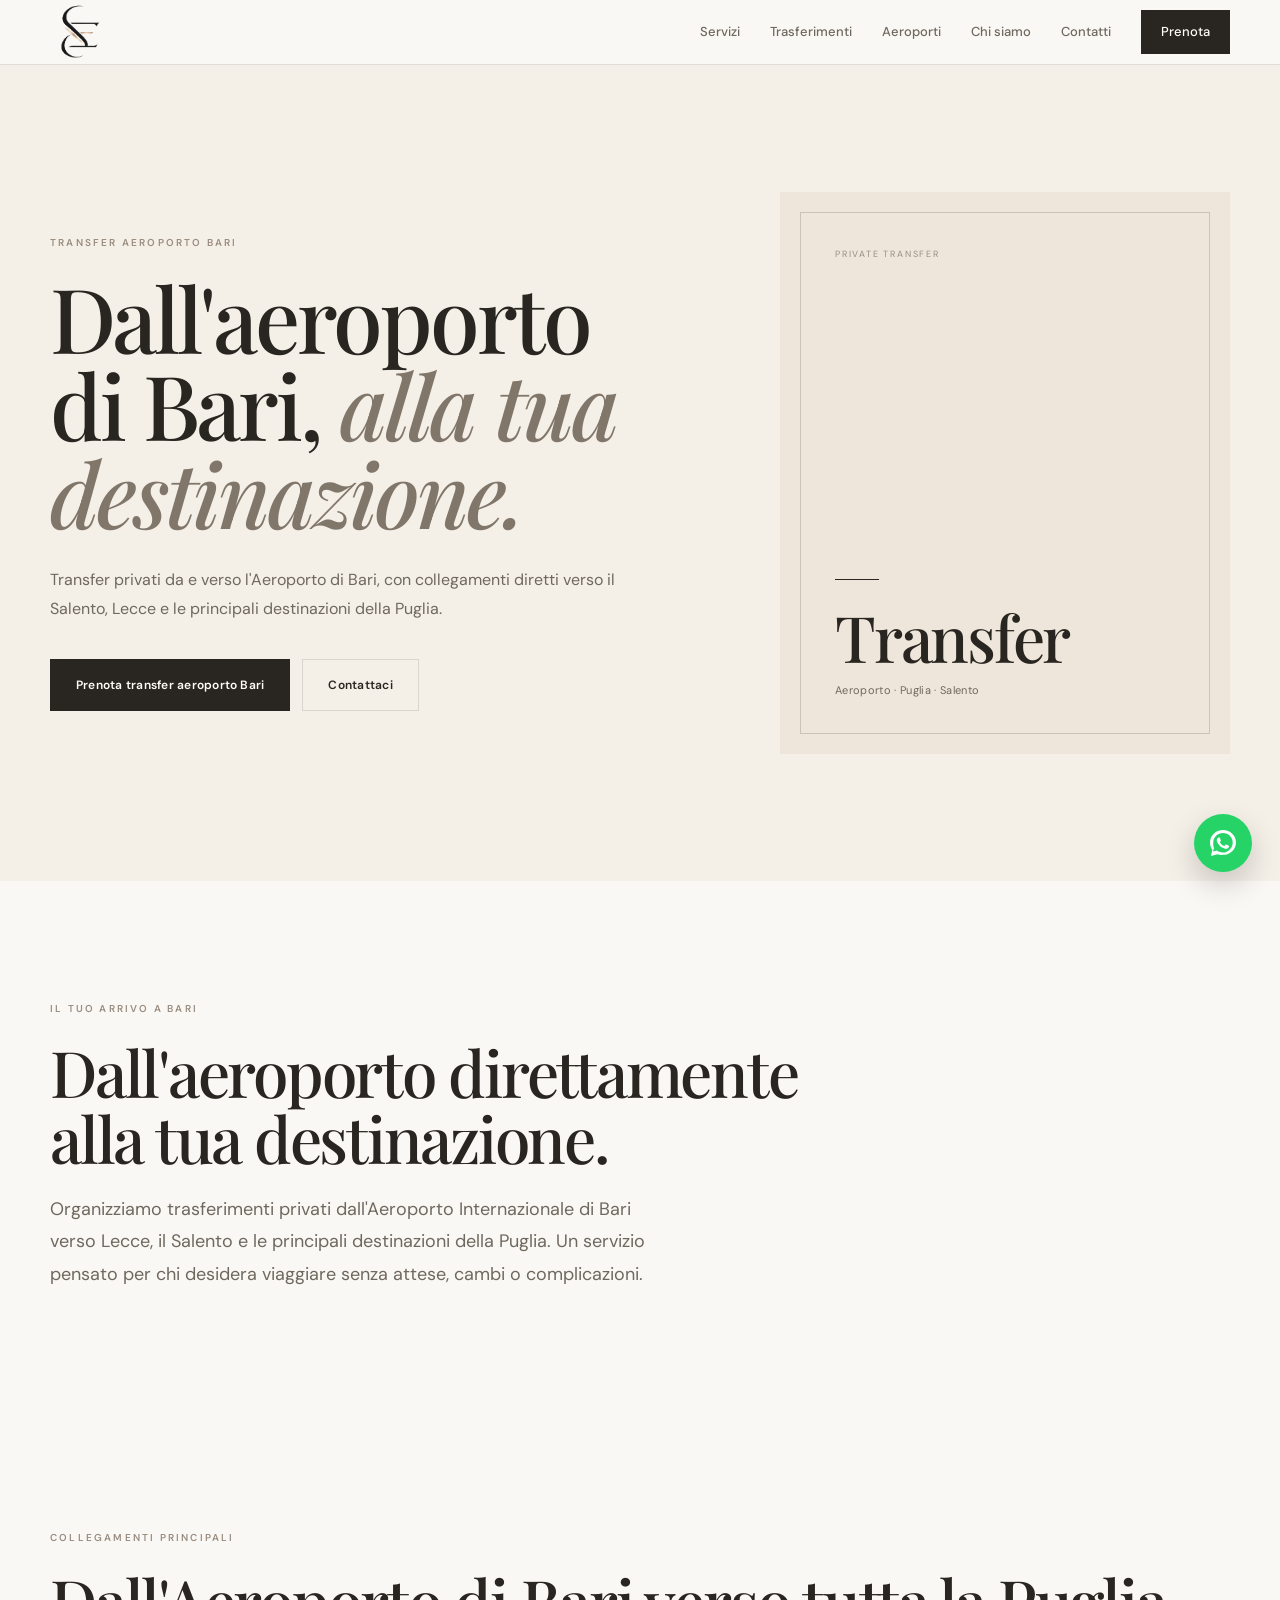
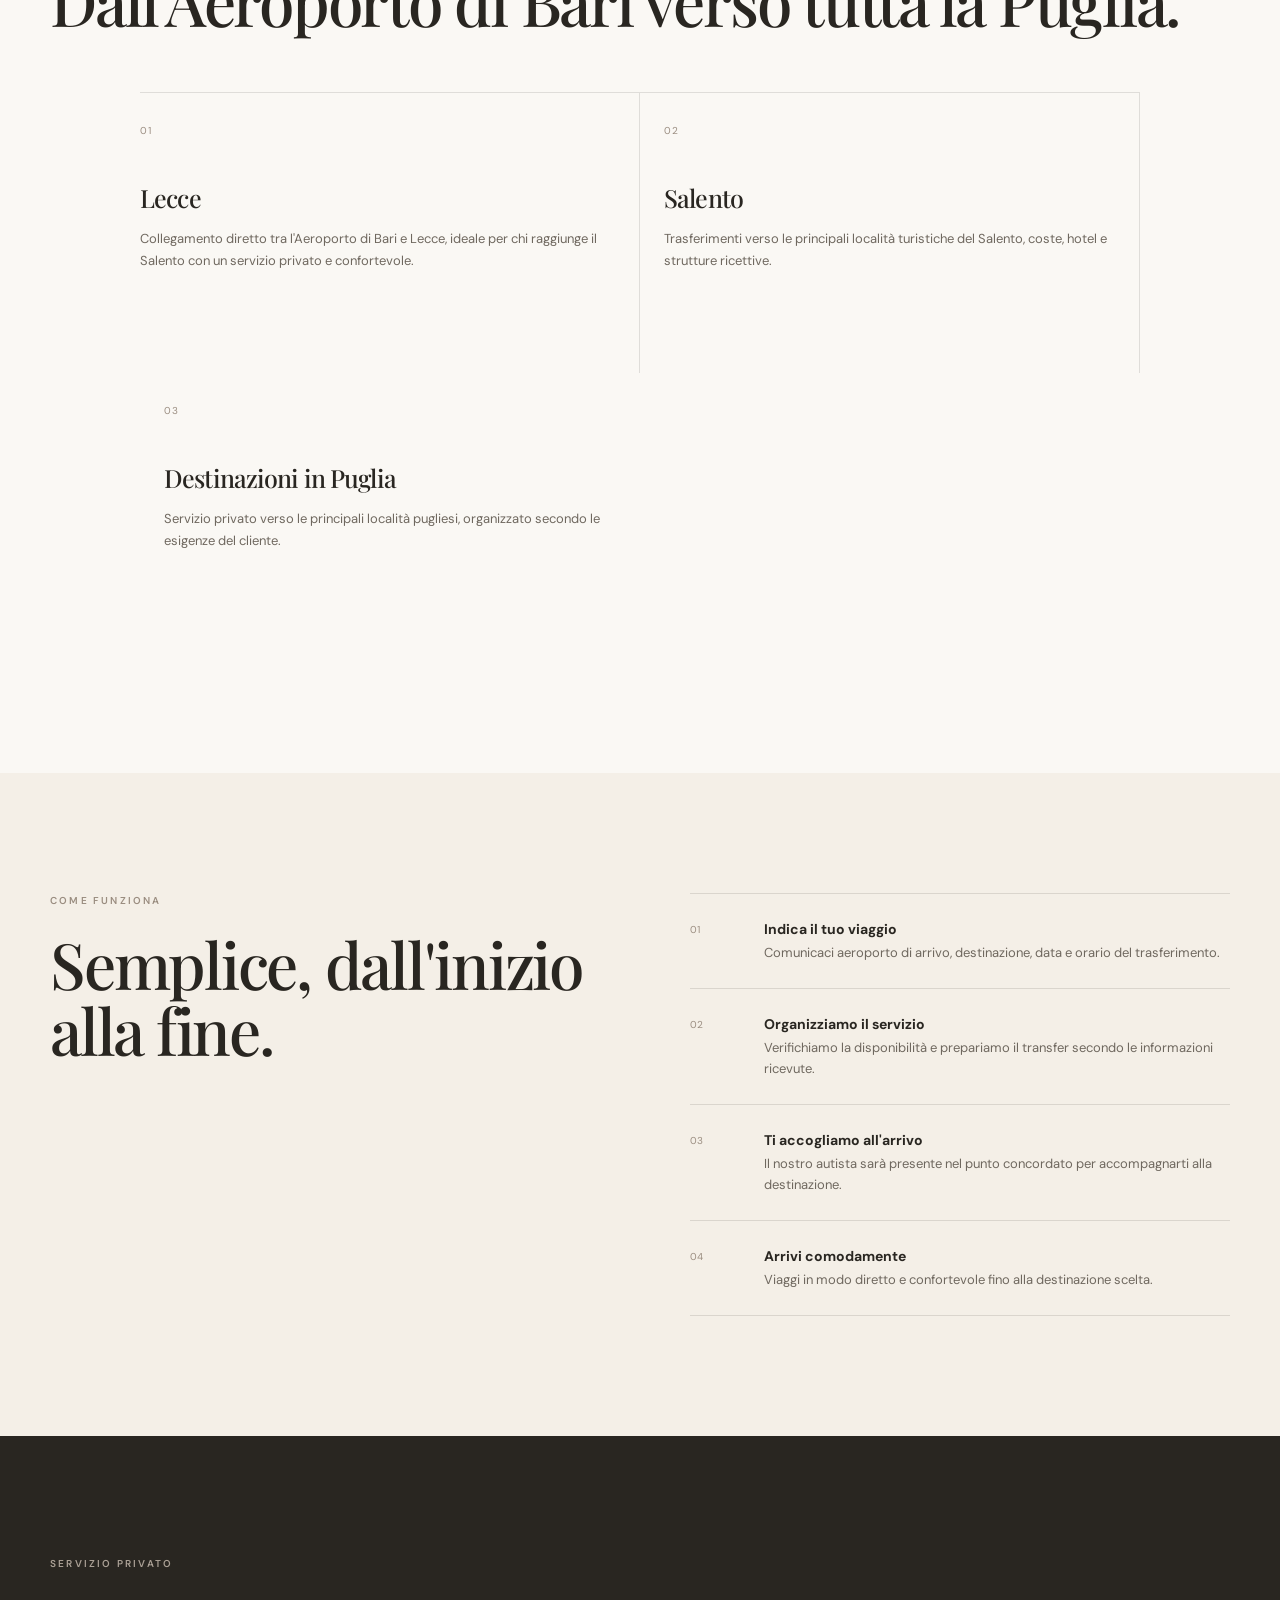
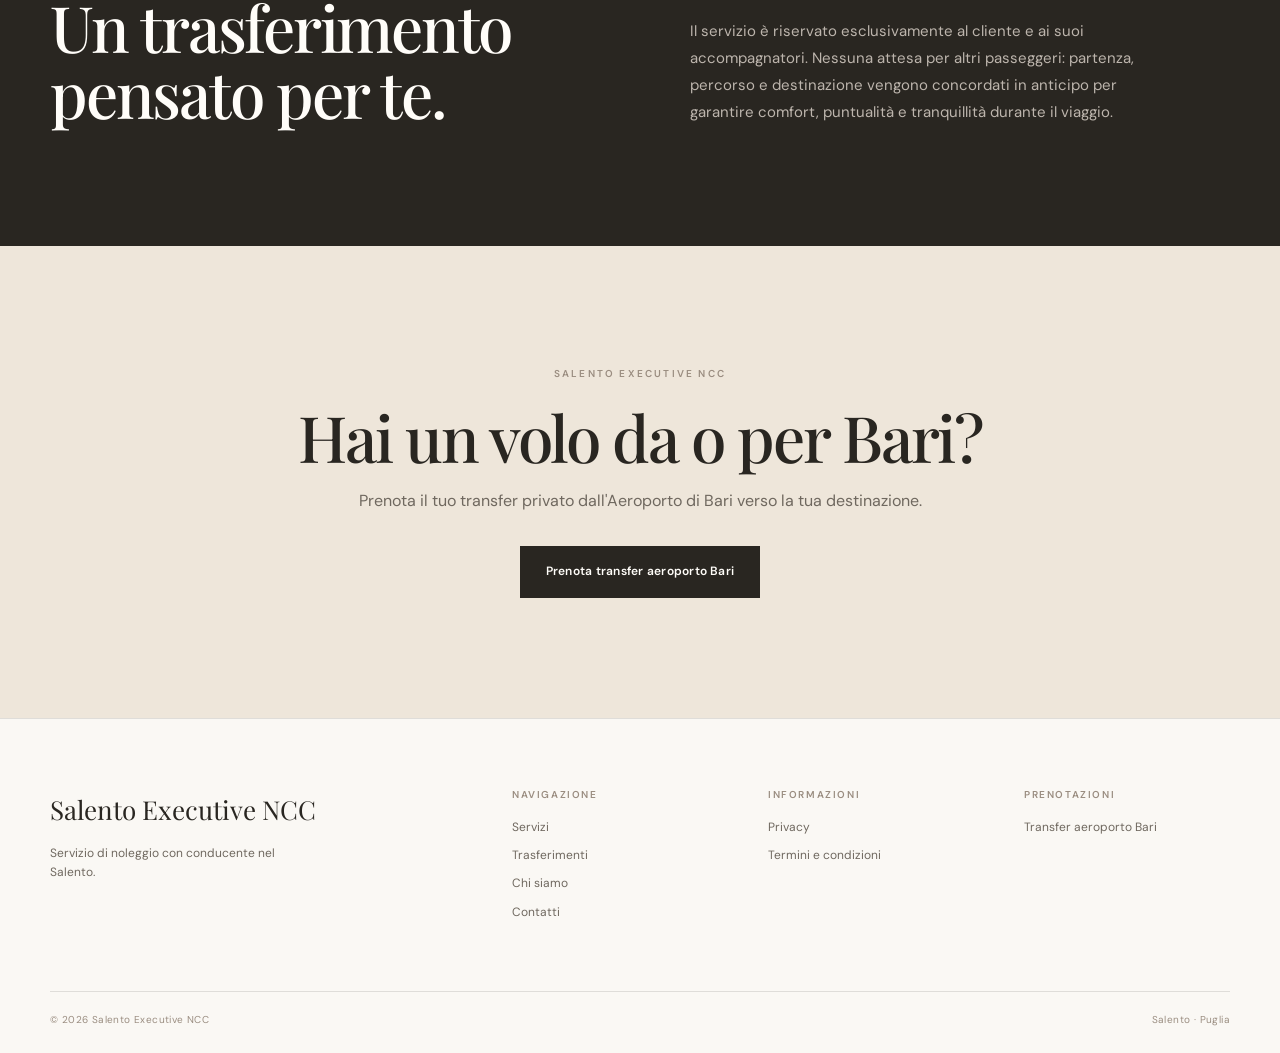
==== aeroporto-bari/index.html @ 8283d40d "Create index.html" ====
<!DOCTYPE html>
<html lang="it">

<head>

<meta charset="UTF-8">
<meta name="viewport" content="width=device-width, initial-scale=1.0">

<title>Transfer Aeroporto Bari | Salento Executive NCC</title>

<meta
name="description"
content="Transfer privati da e per l'Aeroporto di Bari verso il Salento e le principali destinazioni della Puglia con Salento Executive NCC."
>

<meta name="theme-color" content="#f4efe7">

<link rel="icon" href="../favicon.png">
<link rel="stylesheet" href="../css/style.css">

</head>


<body>


<header class="header">

<div class="container header-inner">


<a
href="../"
class="logo-link"
aria-label="Salento Executive NCC"
>

<img
src="../logo.png"
alt="Salento Executive NCC"
class="logo"
>

</a>



<nav class="navigation">


<a href="../servizi/">
Servizi
</a>


<a href="../trasferimenti/">
Trasferimenti
</a>



<div class="dropdown">


<a href="#" class="dropdown-toggle">
Aeroporti
</a>


<div class="dropdown-menu">


<a href="../aeroporto-brindisi/">
Aeroporto di Brindisi
</a>


<a href="../aeroporto-bari/">
Aeroporto di Bari
</a>


</div>


</div>



<a href="../chi-siamo/">
Chi siamo
</a>


<a href="../contatti/">
Contatti
</a>


<a href="../prenota/" class="nav-button">
Prenota
</a>


</nav>



<button
class="menu-button"
type="button"
aria-label="Apri menu"
aria-expanded="false"
>

<span></span>
<span></span>
<span></span>

</button>


</div>

</header>




<main>



<section class="hero">


<div class="container hero-content">



<div class="hero-text">


<p class="eyebrow">
TRANSFER AEROPORTO BARI
</p>



<h1>

Dall'aeroporto di Bari,
<em>alla tua destinazione.</em>

</h1>



<p class="hero-description">

Transfer privati da e verso l'Aeroporto
di Bari, con collegamenti diretti verso
il Salento, Lecce e le principali
destinazioni della Puglia.

</p>




<div class="hero-actions">


<a
href="../prenota/?servizio=aeroportuale&aeroporto=bari"
class="button button-dark"
>

Prenota transfer aeroporto Bari

</a>



<a
href="../contatti/"
class="button button-light"
>

Contattaci

</a>


</div>


</div>





<div class="hero-visual">


<div class="hero-frame">


<div class="hero-frame-content">


<span class="hero-label">
PRIVATE TRANSFER
</span>


<div class="hero-line"></div>


<h2>
Transfer
</h2>


<p>
Aeroporto · Puglia · Salento
</p>


</div>


</div>


</div>



</div>


</section>

<section class="intro section">


<div class="container">


<div class="intro-content">



<p class="eyebrow">
IL TUO ARRIVO A BARI
</p>



<h2>
Dall'aeroporto
direttamente alla tua destinazione.
</h2>



<p>

Organizziamo trasferimenti privati
dall'Aeroporto Internazionale di Bari
verso Lecce, il Salento e le principali
destinazioni della Puglia.

Un servizio pensato per chi desidera
viaggiare senza attese, cambi o
complicazioni.

</p>



</div>


</div>


</section>






<section class="services section">


<div class="container">



<div class="section-heading">


<div>


<p class="eyebrow">
COLLEGAMENTI PRINCIPALI
</p>



<h2>
Dall'Aeroporto di Bari
verso tutta la Puglia.
</h2>



</div>


</div>





<div class="services-grid airport-grid">



<a
href="../prenota/?servizio=aeroportuale&aeroporto=bari"
class="service-card"
>


<span class="service-number">
01
</span>


<h3>
Lecce
</h3>


<p>

Collegamento diretto tra l'Aeroporto
di Bari e Lecce, ideale per chi
raggiunge il Salento con un servizio
privato e confortevole.

</p>


</a>





<a
href="../prenota/?servizio=aeroportuale&aeroporto=bari"
class="service-card"
>


<span class="service-number">
02
</span>


<h3>
Salento
</h3>


<p>

Trasferimenti verso le principali
località turistiche del Salento,
coste, hotel e strutture ricettive.

</p>


</a>





<a
href="../prenota/?servizio=aeroportuale&aeroporto=bari"
class="service-card"
>


<span class="service-number">
03
</span>


<h3>
Destinazioni in Puglia
</h3>


<p>

Servizio privato verso le principali
località pugliesi, organizzato
secondo le esigenze del cliente.

</p>


</a>



</div>


</div>


</section>

<section class="experience section">


<div class="container experience-grid">



<div class="experience-title">


<p class="eyebrow">
COME FUNZIONA
</p>



<h2>

Semplice,
dall'inizio alla fine.

</h2>



</div>





<div class="experience-list">



<div class="experience-item">


<span class="experience-number">
01
</span>



<div>


<strong>
Indica il tuo viaggio
</strong>



<p>

Comunicaci aeroporto di arrivo,
destinazione, data e orario
del trasferimento.

</p>


</div>


</div>





<div class="experience-item">


<span class="experience-number">
02
</span>



<div>


<strong>
Organizziamo il servizio
</strong>



<p>

Verifichiamo la disponibilità
e prepariamo il transfer secondo
le informazioni ricevute.

</p>


</div>


</div>





<div class="experience-item">


<span class="experience-number">
03
</span>



<div>


<strong>
Ti accogliamo all'arrivo
</strong>



<p>

Il nostro autista sarà presente
nel punto concordato per
accompagnarti alla destinazione.

</p>


</div>


</div>





<div class="experience-item">


<span class="experience-number">
04
</span>



<div>


<strong>
Arrivi comodamente
</strong>



<p>

Viaggi in modo diretto e confortevole
fino alla destinazione scelta.

</p>


</div>


</div>



</div>


</div>


</section>






<section class="territory section">


<div class="container territory-grid">



<div>


<p class="eyebrow">
SERVIZIO PRIVATO
</p>



<h2>

Un trasferimento
pensato per te.

</h2>



</div>





<div>


<p>

Il servizio è riservato esclusivamente
al cliente e ai suoi accompagnatori.

Nessuna attesa per altri passeggeri:
partenza, percorso e destinazione
vengono concordati in anticipo per
garantire comfort, puntualità e
tranquillità durante il viaggio.

</p>



</div>



</div>


</section>






<section class="final-cta section">


<div class="container final-cta-content">



<p class="eyebrow">
SALENTO EXECUTIVE NCC
</p>



<h2>

Hai un volo da o per Bari?

</h2>



<p>

Prenota il tuo transfer privato
dall'Aeroporto di Bari verso
la tua destinazione.

</p>




<a
href="../prenota/?servizio=aeroportuale&aeroporto=bari"
class="button button-dark"
>

Prenota transfer aeroporto Bari

</a>



</div>


</section>

</main>





<footer class="footer">


<div class="container footer-grid">



<div class="footer-brand">


<a href="../">

Salento Executive NCC

</a>



<p>

Servizio di noleggio con conducente
nel Salento.

</p>


</div>





<div class="footer-column">


<h3>
Navigazione
</h3>



<a href="../servizi/">
Servizi
</a>



<a href="../trasferimenti/">
Trasferimenti
</a>



<a href="../chi-siamo/">
Chi siamo
</a>



<a href="../contatti/">
Contatti
</a>



</div>






<div class="footer-column">


<h3>
Informazioni
</h3>



<a href="../privacy/">
Privacy
</a>



<a href="../termini/">
Termini e condizioni
</a>



</div>






<div class="footer-column">


<h3>
Prenotazioni
</h3>



<a href="../prenota/?servizio=aeroportuale&aeroporto=bari">
Transfer aeroporto Bari
</a>



</div>




</div>






<div class="container footer-bottom">



<span>

© <span id="current-year"></span>
Salento Executive NCC

</span>



<span>

Salento · Puglia

</span>



</div>



</footer>






<a 
href="https://wa.me/393200404903"
class="whatsapp-fixed"
target="_blank"
rel="noopener"
aria-label="Contattaci su WhatsApp"
>


<img src="../whatsapp.svg" alt="WhatsApp">


</a>





<script src="../js/main.js"></script>



</body>

</html>
---- css/style.css ----
@import url('https://fonts.googleapis.com/css2?family=DM+Sans:wght@400;500;600&family=Playfair+Display:ital,wght@0,500;0,600;1,500&display=swap');


/* =========================================================
   RESET
========================================================= */

* {
    margin: 0;
    padding: 0;
    box-sizing: border-box;
}

html {
    scroll-behavior: smooth;
}

body {
    background: #faf8f4;
    color: #292621;
    font-family: "DM Sans", sans-serif;
    line-height: 1.6;
}

a {
    color: inherit;
    text-decoration: none;
}

button {
    font-family: inherit;
}

img {
    max-width: 100%;
    display: block;
}


/* =========================================================
   VARIABLES
========================================================= */

:root {

    --background: #faf8f4;
    --cream: #f4efe7;
    --cream-dark: #eee6da;

    --white: #fffdf9;

    --text: #292621;
    --text-soft: #6f685f;

    --beige: #d8cabc;
    --taupe: #9a8d80;

    --border: rgba(41, 38, 33, 0.13);

    --container: 1180px;

}


/* =========================================================
   CONTAINER
========================================================= */

.container {
    width: min(
        calc(100% - 48px),
        var(--container)
    );

    margin: 0 auto;
}


/* =========================================================
   HEADER
========================================================= */

.header {
    position: sticky;
    top: 0;

    z-index: 1000;

    background: rgba(250, 248, 244, 0.94);

    backdrop-filter: blur(16px);
    -webkit-backdrop-filter: blur(16px);

    border-bottom: 1px solid var(--border);
}


.header-inner {
    height: 64px;

    display: flex;
    align-items: center;
    justify-content: space-between;

    gap: 30px;
}


.logo-link {
    display: flex;
    align-items: center;
}

.logo {
    width: 56px;
    height: auto;
}


/* =========================================================
   NAVIGATION
========================================================= */

.navigation {

    display: flex;
    align-items: center;

    gap: 30px;

    font-size: 13px;
    font-weight: 500;
}


.navigation a {

    color: var(--text-soft);

    transition:
        color 0.2s ease,
        transform 0.2s ease;
}


.navigation a:hover {
    color: var(--text);
}


.navigation .nav-button {

    background: var(--text);

    color: var(--white);

    padding: 12px 20px;

    transition:
        background 0.2s ease,
        transform 0.2s ease;
}


.navigation .nav-button:hover {

    background: #3a3530;

    transform: translateY(-1px);
}


/* =========================================================
   MOBILE MENU BUTTON
========================================================= */

.menu-button {

    display: none;

    border: 0;

    background: transparent;

    cursor: pointer;

    padding: 8px;
}


.menu-button span {

    display: block;

    width: 25px;
    height: 1px;

    background: var(--text);

    margin: 5px 0;

    transition:
        transform 0.2s ease,
        opacity 0.2s ease;
}


/* =========================================================
   HERO
========================================================= */

.hero {

    background: var(--cream);

    min-height: calc(100vh - 84px);

    display: flex;
    align-items: center;
}


.hero-content {

    display: grid;

    grid-template-columns:
        minmax(0, 1.08fr)
        minmax(320px, 0.92fr);

    align-items: center;

    gap: 80px;

    padding: 90px 0;
}


/* =========================================================
   TYPOGRAPHY
========================================================= */

.eyebrow {

    margin-bottom: 22px;

    color: var(--taupe);

    font-size: 10px;

    font-weight: 600;

    letter-spacing: 0.22em;
}


h1,
h2,
h3 {

    font-family:
        "Playfair Display",
        Georgia,
        serif;

    font-weight: 500;

    letter-spacing: -0.035em;
}


h1 {

    font-size:
        clamp(58px, 7vw, 96px);

    line-height: 0.98;

    margin-bottom: 30px;
}


h1 em {

    color: #81766a;

    font-weight: 500;
}


h2 {

    font-size:
        clamp(42px, 5vw, 64px);

    line-height: 1.03;
}


h3 {

    font-size: 25px;

    line-height: 1.15;
}


/* =========================================================
   HERO TEXT
========================================================= */

.hero-description {

    max-width: 570px;

    color: var(--text-soft);

    font-size: 16px;

    line-height: 1.8;
}


/* =========================================================
   HERO BUTTONS
========================================================= */

.hero-actions {

    display: flex;

    flex-wrap: wrap;

    gap: 12px;

    margin-top: 36px;
}


.button {

    min-height: 52px;

    display: inline-flex;

    align-items: center;
    justify-content: center;

    padding:
        0 25px;

    border:
        1px solid var(--text);

    font-size: 12px;

    font-weight: 600;

    letter-spacing: 0.02em;

    transition:
        transform 0.2s ease,
        background 0.2s ease,
        color 0.2s ease;
}


.button:hover {

    transform: translateY(-2px);
}


.button-dark {

    background: var(--text);

    color: var(--white);
}


.button-dark:hover {

    background: #3a3530;
}


.button-light {

    background: transparent;

    color: var(--text);

    border-color: var(--border);
}


.button-light:hover {

    background: rgba(255, 255, 255, 0.35);
}


/* =========================================================
   HERO VISUAL
========================================================= */

.hero-visual {

    width: 100%;

    max-width: 450px;

    justify-self: end;
}


.hero-frame {

    aspect-ratio: 4 / 5;

    padding: 20px;

    background: var(--cream-dark);
}


.hero-frame-content {

    height: 100%;

    border:
        1px solid
        rgba(41, 38, 33, 0.18);

    padding: 34px;

    display: flex;

    flex-direction: column;

    justify-content: flex-end;
}


.hero-label {

    color: var(--taupe);

    font-size: 9px;

    letter-spacing: 0.2em;
}


.hero-line {

    width: 44px;

    height: 1px;

    background: var(--text);

    margin-top: auto;

    margin-bottom: 24px;
}


.hero-frame h2 {

    font-size:
        clamp(48px, 5vw, 72px);

    margin-bottom: 12px;
}


.hero-frame p {

    color: var(--text-soft);

    font-size: 11px;

    letter-spacing: 0.03em;
}


/* =========================================================
   SECTIONS
========================================================= */

.section {

    padding:
        120px 0;
}


/* =========================================================
   INTRO
========================================================= */

.intro {

    background: var(--background);
}


.intro-content {

    max-width: 760px;
}


.intro-content h2 {

    margin-bottom: 22px;
}


.intro-content > p:last-child {

    max-width: 620px;

    color: var(--text-soft);

    font-size: 18px;

    line-height: 1.8;
}


/* =========================================================
   SECTION HEADING
========================================================= */

.section-heading {

    display: flex;

    align-items: flex-end;

    justify-content: space-between;

    gap: 30px;

    margin-bottom: 58px;
}


.text-link {

    display: inline-flex;

    align-items: center;

    gap: 8px;

    padding-bottom: 6px;

    border-bottom:
        1px solid var(--text);

    font-size: 12px;

    white-space: nowrap;
}


.text-link span {

    transition:
        transform 0.2s ease;
}


.text-link:hover span {

    transform: translateX(4px);
}


/* =========================================================
   SERVICES
========================================================= */

.services {

    background: var(--background);
}


.services-grid {

    display: grid;

    grid-template-columns: repeat(2, 1fr);


    border-top:
        1px solid var(--border);
}


.service-card {

    padding:
        30px 24px 34px 0;

    border-right:
        1px solid var(--border);

    transition:
        transform 0.25s ease;
}


.service-card:not(:first-child) {

    padding-left: 24px;
}


.service-card:last-child {

    border-right: 0;
}


.service-card:hover {

    transform:
        translateY(-5px);
}


.service-number {

    color: var(--taupe);

    font-size: 10px;

    letter-spacing: 0.1em;
}


.service-card h3 {

    margin-top: 45px;

    margin-bottom: 15px;
}


.service-card p {

    color: var(--text-soft);

    font-size: 13px;

    line-height: 1.7;
}


/* =========================================================
   EXPERIENCE
========================================================= */

.experience {

    background: var(--cream);
}


.experience-grid {

    display: grid;

    grid-template-columns:
        1fr 1fr;

    gap: 100px;
}


.experience-title h2 {

    max-width: 550px;
}


.experience-list {

    border-top:
        1px solid var(--border);
}


.experience-item {

    display: grid;

    grid-template-columns:
        54px 1fr;

    gap: 20px;

    padding:
        24px 0;

    border-bottom:
        1px solid var(--border);
}


.experience-number {

    color: var(--taupe);

    font-size: 10px;

    padding-top: 4px;
}


.experience-item strong {

    display: block;

    margin-bottom: 3px;

    font-size: 14px;
}


.experience-item p {

    color: var(--text-soft);

    font-size: 13px;
}


/* =========================================================
   TERRITORY
========================================================= */

.territory {

    background: var(--text);

    color: var(--white);
}


.territory .eyebrow {

    color: #aaa095;
}


.territory-grid {

    display: grid;

    grid-template-columns:
        1fr 1fr;

    align-items: end;

    gap: 100px;
}


.territory-grid > div:last-child {

    max-width: 470px;
}


.territory-grid > div:last-child p {

    color: #bdb5ad;

    font-size: 15px;

    line-height: 1.8;
}


/* =========================================================
   FINAL CTA
========================================================= */

.final-cta {

    background: var(--cream-dark);

    text-align: center;
}


.final-cta-content {

    max-width: 720px;

    margin: 0 auto;
}


.final-cta h2 {

    margin-bottom: 18px;
}


.final-cta-content > p:not(.eyebrow) {

    color: var(--text-soft);

    margin-bottom: 32px;
}


/* =========================================================
   FOOTER
========================================================= */

.footer {

    background: var(--background);

    border-top:
        1px solid var(--border);

    padding:
        70px 0 25px;
}


.footer-grid {

    display: grid;

    grid-template-columns:
        2fr 1fr 1fr 1fr;

    gap: 50px;
}


.footer-brand > a {

    font-family:
        "Playfair Display",
        Georgia,
        serif;

    font-size: 26px;
}


.footer-brand p {

    max-width: 270px;

    margin-top: 14px;

    color: var(--text-soft);

    font-size: 12px;
}


.footer-column h3 {

    margin-bottom: 18px;

    font-family:
        "DM Sans",
        sans-serif;

    color: var(--taupe);

    font-size: 10px;

    font-weight: 600;

    letter-spacing: 0.16em;

    text-transform: uppercase;
}


.footer-column a {

    display: block;

    width: max-content;

    margin-bottom: 9px;

    color: var(--text-soft);

    font-size: 12px;

    transition:
        color 0.2s ease;
}


.footer-column a:hover {

    color: var(--text);
}


/* =========================================================
   FOOTER BOTTOM
========================================================= */

.footer-bottom {

    display: flex;

    justify-content: space-between;

    gap: 20px;

    margin-top: 60px;

    padding-top: 20px;

    border-top:
        1px solid var(--border);

    color: var(--taupe);

    font-size: 10px;

    letter-spacing: 0.04em;
}


/* =========================================================
   TABLET
========================================================= */

@media (max-width: 1000px) {

    .hero-content {

        gap: 50px;
    }


    .services-grid {

        grid-template-columns:
            repeat(2, 1fr);
    }


    .service-card:nth-child(2) {

        border-right: 0;
    }


    .service-card:nth-child(3),
    .service-card:nth-child(4) {

        border-top:
            1px solid var(--border);
    }


    .experience-grid,
    .territory-grid {

        gap: 60px;
    }


    .footer-grid {

        grid-template-columns:
            repeat(2, 1fr);
    }

}


/* =========================================================
   MOBILE
========================================================= */

@media (max-width: 700px) {
    .transfer-type-grid {
        grid-template-columns: 1fr;
    }

    .airport-options {
        padding: 18px;
    }
    .container {

        width:
            calc(100% - 32px);
    }


    .header-inner {

        min-height: 72px;
    }


.logo {
    height: 48px;
    width: auto;
}


    /* MOBILE MENU */

    .menu-button {

        display: block;
    }


    .navigation {

        position: absolute;

        top:
            calc(100% + 8px);

        left: 16px;
        right: 16px;

        display: none;

        flex-direction: column;

        align-items: stretch;

        gap: 0;

        padding: 10px;

        background:
            var(--background);

        border:
            1px solid var(--border);

        box-shadow:
            0 18px 40px
            rgba(41, 38, 33, 0.08);
    }


    .navigation.is-open {

        display: flex;
    }


    .navigation a {

        padding: 14px;
    }


    .navigation .nav-button {

        margin-top: 4px;

        text-align: center;
    }


    /* HERO */

    .hero {

        min-height: auto;
    }


    .hero-content {

        grid-template-columns: 1fr;

        padding:
            72px 0 80px;

        gap: 55px;
    }


    h1 {

        font-size:
            clamp(52px, 15vw, 72px);
    }


    .hero-description {

        font-size: 15px;
    }


    .hero-visual {

        max-width: 520px;

        justify-self: start;
    }


    .hero-frame {

        aspect-ratio: 1 / 1;
    }


    /* SECTIONS */

    .section {

        padding:
            80px 0;
    }


    .section-heading {

        display: block;

        margin-bottom: 38px;
    }


    .text-link {

        margin-top: 20px;
    }


    /* SERVICES */

    .services-grid {

        grid-template-columns: 1fr;
    }


    .service-card,
    .service-card:not(:first-child) {

        padding:
            28px 0;

        border-right: 0;

        border-bottom:
            1px solid var(--border);
    }


    .service-card h3 {

        margin-top: 28px;
    }


    /* EXPERIENCE */

    .experience-grid,
    .territory-grid {

        grid-template-columns: 1fr;

        gap: 55px;
    }


    /* FOOTER */

    .footer-grid {

        grid-template-columns:
            1fr 1fr;

        gap:
            40px 25px;
    }


    .footer-brand {

        grid-column:
            1 / -1;
    }


    .footer-bottom {

        flex-direction: column;

        margin-top: 40px;

        gap: 7px;
    }

}


/* =========================================================
   SMALL PHONES
========================================================= */

@media (max-width: 420px) {

    .hero-actions {

        flex-direction: column;

        align-items: stretch;
    }


    .button {

        width: 100%;
    }


    h2 {

        font-size: 42px;
    }


    .footer-grid {

        grid-template-columns: 1fr;
    }

}

/* ========================================
   TRANSFER AEROPORTUALI
======================================== */

.airport-grid {
    grid-template-columns: repeat(2, minmax(0, 1fr));
    max-width: 1000px;
    margin: 0 auto;
}

.airport-grid .service-card {
    min-height: 280px;

    display: flex;
    flex-direction: column;
    justify-content: flex-start;
}

/* =========================================
   TRANSFER AEROPORTUALE
   ========================================= */

.airport-options {
    display: flex;
    flex-direction: column;
    gap: 22px;

    padding: 24px;

    background: #f4efe7;
    border: 1px solid rgba(35, 33, 29, 0.08);
}

.transfer-type-grid {
    display: grid;
    grid-template-columns: repeat(2, 1fr);
    gap: 12px;
}

.transfer-type-option {
    position: relative;
}

.transfer-type-option input {
    position: absolute;
    opacity: 0;
    pointer-events: none;
}

.transfer-type-option label {
    display: flex;
    align-items: center;

    min-height: 72px;
    padding: 16px 18px;

    background: #fffdf9;
    border: 1px solid rgba(35, 33, 29, 0.13);

    cursor: pointer;

    font-size: 0.9rem;
    line-height: 1.4;

    transition:
        background 0.2s ease,
        border-color 0.2s ease,
        color 0.2s ease;
}

.transfer-type-option label:hover {
    border-color: rgba(35, 33, 29, 0.35);
}

.transfer-type-option input:checked + label {
    background: #24221f;
    border-color: #24221f;
    color: #ffffff;
}

/* MOBILE */

@media (max-width: 700px) {

    .airport-grid {
        grid-template-columns: 1fr;
        max-width: 100%;
    }

    .airport-grid .service-card {
        min-height: auto;
    }
.contact-cards {
    grid-template-columns: 1fr;
}
}

/* CONTATTI - 3 CARD */

.contact-cards {
    grid-template-columns: repeat(3, 1fr);
}




/* =========================================================
   PRIVACY / TERMINI - LAYOUT FINALE
========================================================= */

.legal-hero {
    background: var(--cream);
    padding: 100px 0 90px;
}

.legal-hero-content {
    width: 100%;
    max-width: 900px;
}

.legal-hero-content h1 {
    margin: 0 0 28px;
    font-family: "Playfair Display", Georgia, serif;
    font-size: clamp(52px, 7vw, 88px);
    font-weight: 500;
    line-height: .98;
    letter-spacing: -.045em;
}

.legal-hero-content > p:last-child {
    max-width: 680px;
    margin: 0;
    color: var(--text-soft);
    font-size: 16px;
    line-height: 1.8;
}


/* CONTENUTO */

.legal-section {
    background: var(--background);
    padding: 100px 0 120px;
}

.legal-wrapper {
    display: block;
}

.legal-content {
    width: 100%;
    max-width: 900px;
    margin: 0 auto;
    padding: 0;
    background: transparent;
    border: 0;
}


/* SEZIONI */

.legal-content h2 {
    position: relative;

    margin: 0;
    margin-top: 65px;
    padding-top: 25px;

    font-family: "Playfair Display", Georgia, serif;
    font-size: 30px;
    font-weight: 500;
    line-height: 1.2;
    letter-spacing: -.025em;

    color: var(--text);
}

.legal-content h2:first-child {
    margin-top: 0;
}


/* PICCOLA LINEA DECORATIVA */

.legal-content h2::before {
    content: "";

    position: absolute;
    top: 0;
    left: 0;

    width: 42px;
    height: 1px;

    background: var(--taupe);
}


/* TESTO */

.legal-content p {
    max-width: 760px;

    margin: 18px 0 0;

    color: var(--text-soft);

    font-family: "DM Sans", sans-serif;
    font-size: 15px;
    font-weight: 400;
    line-height: 1.85;
}


/* LISTE */

.legal-content ul {
    max-width: 760px;

    margin: 20px 0 0;
    padding-left: 24px;
}

.legal-content li {
    margin: 0 0 9px;

    color: var(--text-soft);

    font-size: 15px;
    line-height: 1.8;
}


/* MOBILE */

@media (max-width: 700px) {

    .legal-hero {
        padding: 70px 0 65px;
    }

    .legal-hero-content h1 {
        font-size: clamp(46px, 14vw, 68px);
    }

    .legal-hero-content > p:last-child {
        font-size: 15px;
    }

    .legal-section {
        padding: 70px 0 85px;
    }

    .legal-content h2 {
        margin-top: 50px;
        padding-top: 20px;
        font-size: 27px;
    }

    .legal-content p,
    .legal-content li {
        font-size: 14px;
    }

}

/* =========================================================
   PAGINE LEGALI
========================================================= */

.legal-hero {
    background: var(--cream);
    padding: 110px 0 90px;
}

.legal-hero-content {
    max-width: 820px;
}

.legal-hero-content .eyebrow {
    margin-bottom: 24px;
}

.legal-hero-content h1 {
    font-size: clamp(52px, 7vw, 88px);
    line-height: 0.98;
    margin-bottom: 28px;
}

.legal-hero-content > p:last-child {
    max-width: 680px;
    color: var(--text-soft);
    font-size: 17px;
    line-height: 1.8;
}


/* CONTENUTO LEGALE */

.legal-section {
    background: var(--background);
    padding: 80px 0 120px;
}

.legal-wrapper {
    display: flex;
    justify-content: center;
}

.legal-content {
    width: 100%;
    max-width: 900px;
}

.legal-content h2 {
    font-family: "Playfair Display", Georgia, serif;

    font-size: 27px;
    font-weight: 500;

    line-height: 1.2;
    letter-spacing: -0.025em;

    margin-top: 58px;
    margin-bottom: 20px;

    color: var(--text);
}

.legal-content h2:first-child {
    margin-top: 0;
}

.legal-content p,
.legal-content li {
    color: var(--text-soft);

    font-size: 15px;
    line-height: 1.85;
}

.legal-content p {
    max-width: 820px;
    margin-bottom: 18px;
}

.legal-content ul {
    max-width: 820px;

    padding-left: 22px;

    margin:
        0 0 28px;
}

.legal-content li {
    padding-left: 5px;
    margin-bottom: 7px;
}


/* MOBILE */

@media (max-width: 700px) {

    .legal-hero {
        padding: 75px 0 65px;
    }

    .legal-hero-content h1 {
        font-size: clamp(46px, 14vw, 64px);
    }

    .legal-hero-content > p:last-child {
        font-size: 15px;
        line-height: 1.75;
    }

    .legal-section {
        padding: 60px 0 80px;
    }

    .legal-content h2 {
        font-size: 24px;
        margin-top: 45px;
        margin-bottom: 16px;
    }

    .legal-content p,
    .legal-content li {
        font-size: 14px;
        line-height: 1.8;
    }

}

/* TEST PRIVACY */
.legal-content {
    max-width: 900px;
    margin: 0 auto;
    background: #fffdf9;
    padding: 60px;
    border: 1px solid rgba(41,38,33,0.1);
}

.legal-content h2 {
    margin-top: 40px;
    margin-bottom: 15px;
    font-family: "Playfair Display", serif;
}

.legal-content p,
.legal-content li {
    color: #6f685f;
    line-height: 1.8;
}

.legal-hero-content {
    max-width: 750px;
    margin: 0 auto;
}

/* ===============================
   PAGINE LEGALI
================================ */

.legal-page .legal-hero {
    background: var(--cream);
    padding: 100px 0 80px;
}

.legal-page .intro-content {
    max-width: 850px;
}

.legal-page .intro-content h1 {
    margin-bottom: 25px;
}

.legal-page .intro-content p:not(.eyebrow) {
    max-width: 750px;
    color: var(--text-soft);
    font-size: 18px;
    line-height: 1.8;
}

/* Centra le pagine legali */

.legal-page .legal-hero .intro-content {
    max-width: 850px;
    margin: 0 auto;
    text-align: center;
}

.legal-page .legal-hero .eyebrow {
    justify-content: center;
}

.legal-page .legal-hero h1 {
    text-align: center;
}

.legal-page .legal-hero p:not(.eyebrow) {
    margin-left: auto;
    margin-right: auto;
    text-align: center;
    max-width: 750px;
}

/* ===============================
   LEGAL HERO - PRIVACY E TERMINI
================================ */

.legal-page .legal-hero .intro-content {
    max-width: 850px;
    margin: 0 auto;
    text-align: center;
}

.legal-page .legal-hero .eyebrow {
    text-align: center;
}

.legal-page .legal-hero h1 {
    text-align: center;
}

.legal-page .legal-hero .intro-content > p:not(.eyebrow) {
    max-width: 750px;
    margin: 0 auto;
    text-align: center;
}









/* FIX DEFINITIVO DATA E ORA IPHONE */

@media (max-width: 700px) {

    .booking-card {
        overflow: hidden;
    }

    .form-row {
        display: grid;
        grid-template-columns: 1fr 1fr;
        gap: 12px;
        min-width: 0;
    }

    .form-group {
        min-width: 0;
    }

    .form-group input[type="date"],
    .form-group input[type="time"] {
        width: 100%;
        min-width: 0;
        max-width: 100%;
        display: block;
        font-size: 13px;
        padding: 12px 8px;
        letter-spacing: -0.5px;
        transform: scaleX(0.98);
        transform-origin: left center;
    }

}

@media (max-width: 700px) {

    .form-group input[type="date"],
    .form-group input[type="time"] {
        width: calc(100% - 4px);
    }

}

@media (max-width: 700px) {

    .form-group input[type="date"],
    .form-group input[type="time"] {
        width: 100% !important;
        max-width: 100% !important;
        min-width: 0 !important;
        padding-left: 8px !important;
        padding-right: 8px !important;
        font-size: 13px !important;
        transform: scaleX(0.94);
        transform-origin: left center;
    }

}

@media (max-width: 700px) {

    .contact-cards .service-card p {
        display: none;
    }

}

@media (max-width: 700px) {

    .contact-cards {
        grid-template-columns: repeat(3, 1fr);
        gap: 20px;
    }

    .contact-cards .service-card {
        padding-right: 0;
        padding-left: 0;
    }

    .contact-cards .service-number,
    .contact-cards h3,
    .contact-cards .text-link {
        text-align: center;
        justify-content: center;
    }

    .contact-cards h3 {
        font-size: 22px;
    }

}

@media (max-width: 700px) {

    .contact-cards .service-card {
        text-align: left;
    }

    .contact-cards .text-link {
        margin-left: 0;
        margin-right: 0;
        justify-content: flex-start;
    }

}

@media (max-width: 700px) {

    .contact-cards .service-card,
    .contact-cards .service-card:not(:first-child) {

        padding-left: 0;
        padding-right: 0;

        text-align: left;
    }


    .contact-cards h3,
    .contact-cards .text-link {

        text-align: left;
        justify-content: flex-start;
    }

}

/* ========================================
   WHATSAPP ICON BUTTON
======================================== */

.whatsapp-fixed {

    position: fixed;

    right: 28px;
    bottom: 28px;

    z-index: 999;

    width: 58px;
    height: 58px;

    display: flex;
    align-items: center;
    justify-content: center;

    background: #25D366;

    border-radius: 50%;

    box-shadow:
        0 12px 30px rgba(0,0,0,0.18);

    transition:
        transform 0.25s ease,
        background 0.25s ease;
}


.whatsapp-fixed img {

    width: 32px;
    height: 32px;

}


.whatsapp-fixed:hover {

    transform: translateY(-4px);

    background: #1ebe5d;

}


@media (max-width: 700px) {

    .whatsapp-fixed {

        width: 52px;
        height: 52px;

        right: 18px;
        bottom: 18px;

    }


    .whatsapp-fixed img {

        width: 28px;
        height: 28px;

    }

}

.privacy-check {
    font-size: .85rem;
    color: #716c64;
    line-height: 1.6;
}

.privacy-check label {
    display: flex;
    align-items: flex-start;
    gap: 10px;
}

.privacy-check input {
    margin-top: 4px;
    width: auto;
}

.privacy-check a {
    color: #24221f;
    text-decoration: underline;
}

/* DROPDOWN MENU */

.dropdown {
    position: relative;
}


.dropdown-menu {

    position: absolute;

    top: 100%;
    left: 0;

    min-width: 220px;

    background: #fffdf9;

    border: 1px solid rgba(35,33,29,.08);

    box-shadow: 0 15px 40px rgba(0,0,0,.08);

    padding: 12px 0;


    opacity: 0;
    visibility: hidden;

    transform: translateY(10px);

    transition:
        opacity .25s ease,
        transform .25s ease,
        visibility .25s ease;

    z-index: 1000;
}



.dropdown-menu a {

    display: block;

    padding: 12px 20px;

    color: #24221f;

    font-size: .9rem;

    white-space: nowrap;

}



.dropdown-menu a:hover {

    background: #f4efe7;

}




.dropdown:hover .dropdown-menu {

    opacity: 1;

    visibility: visible;

    transform: translateY(0);

}
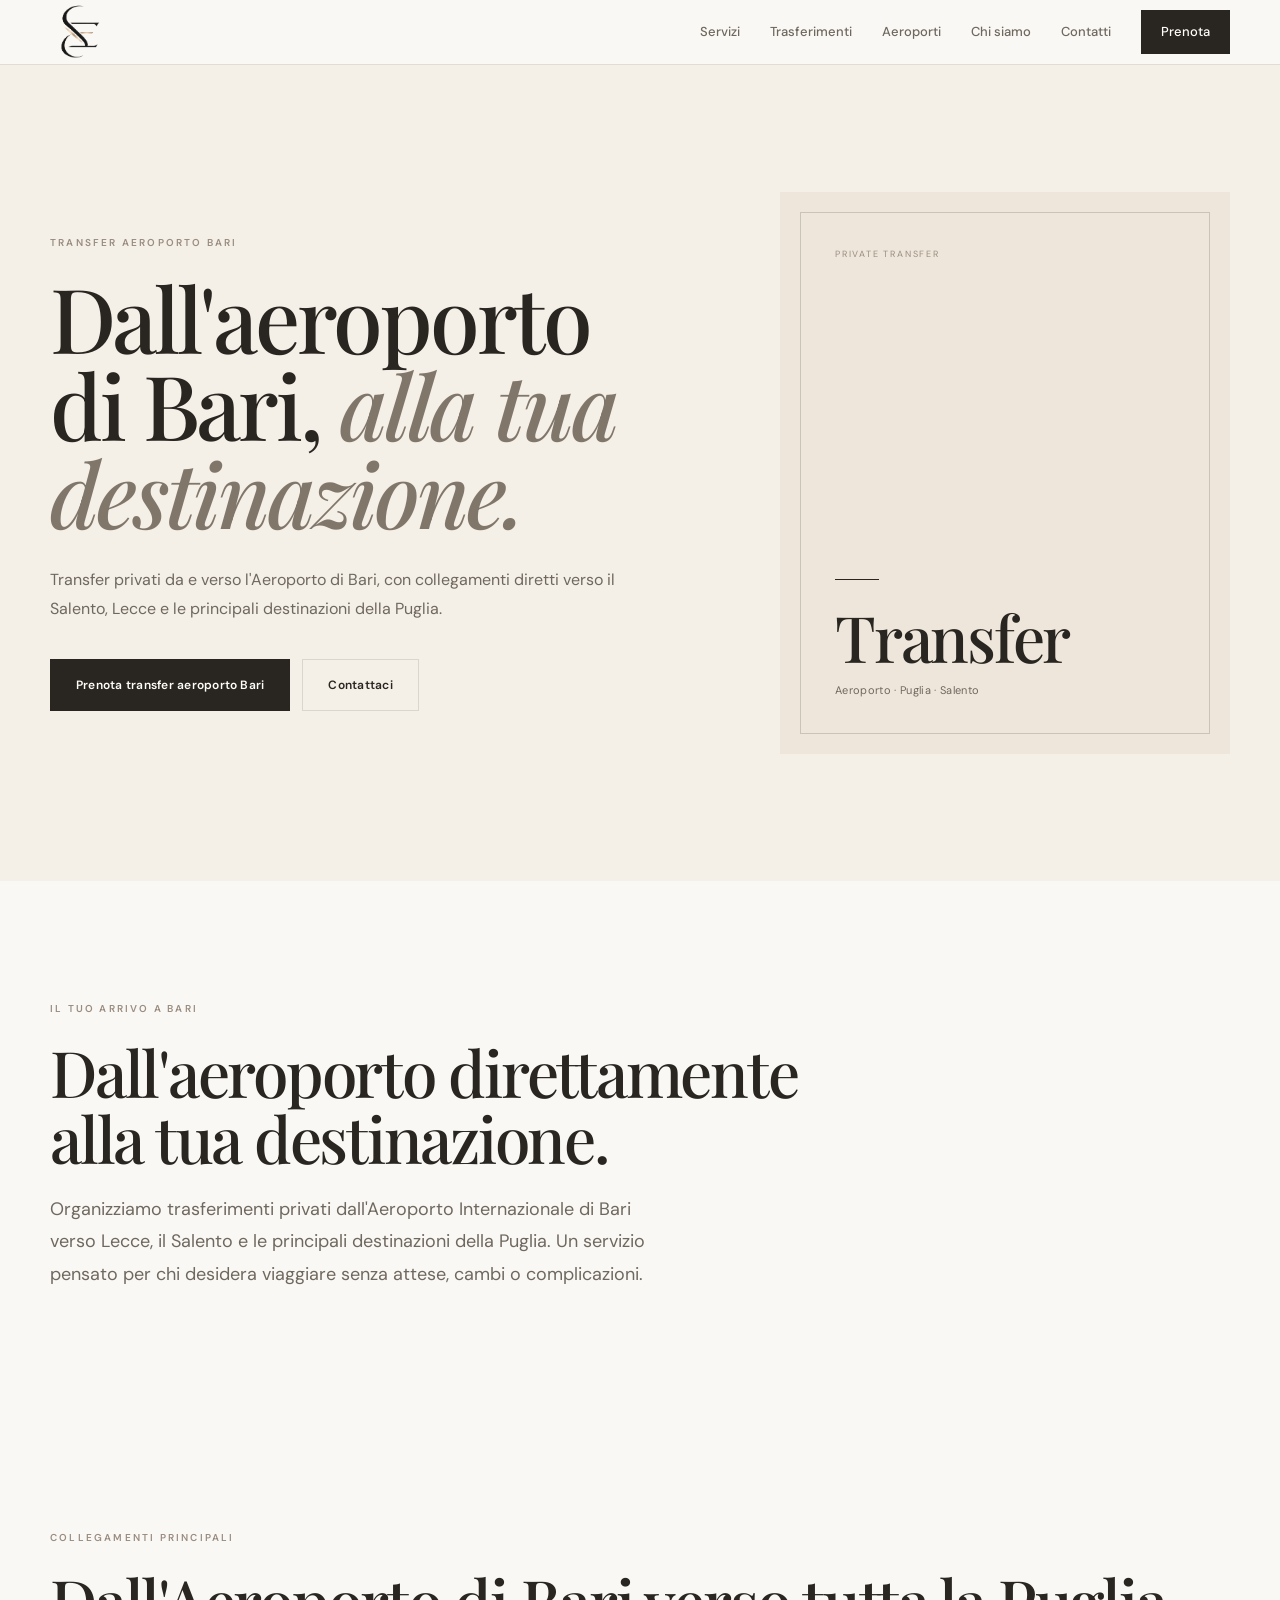
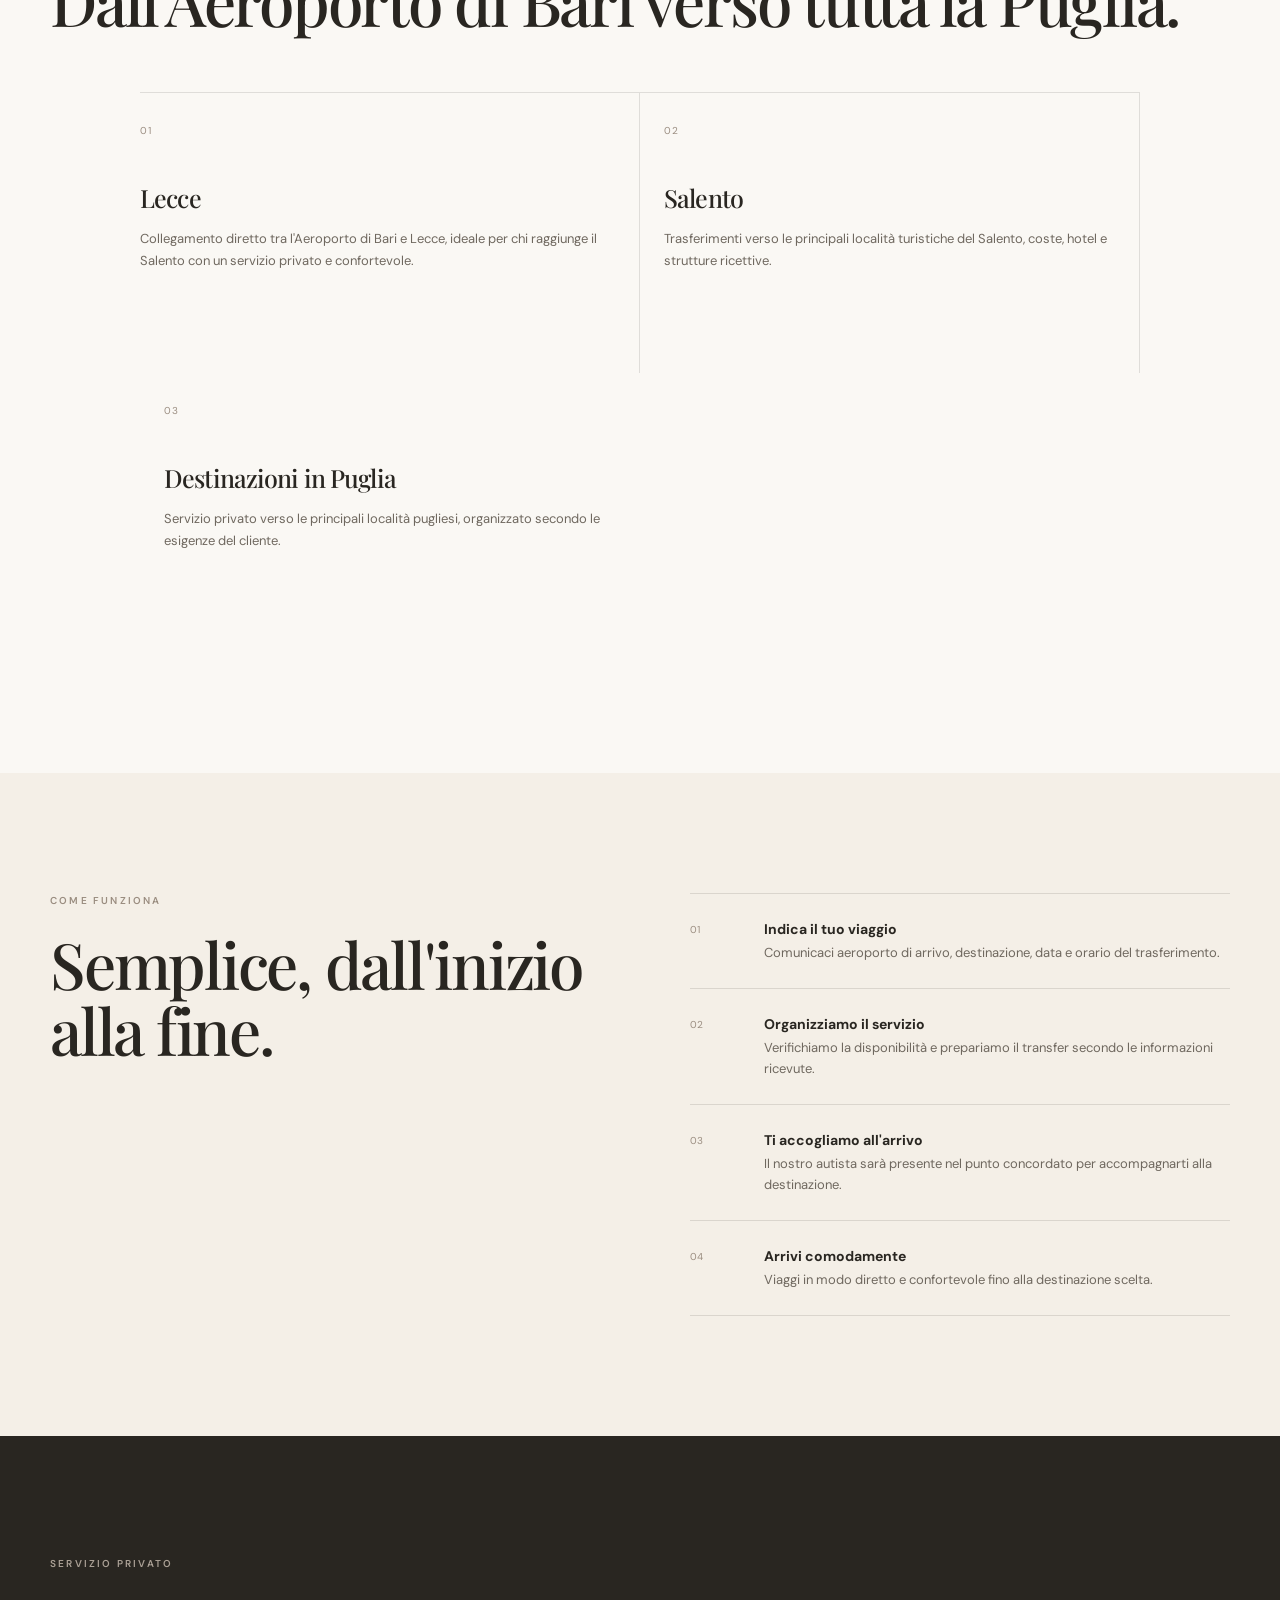
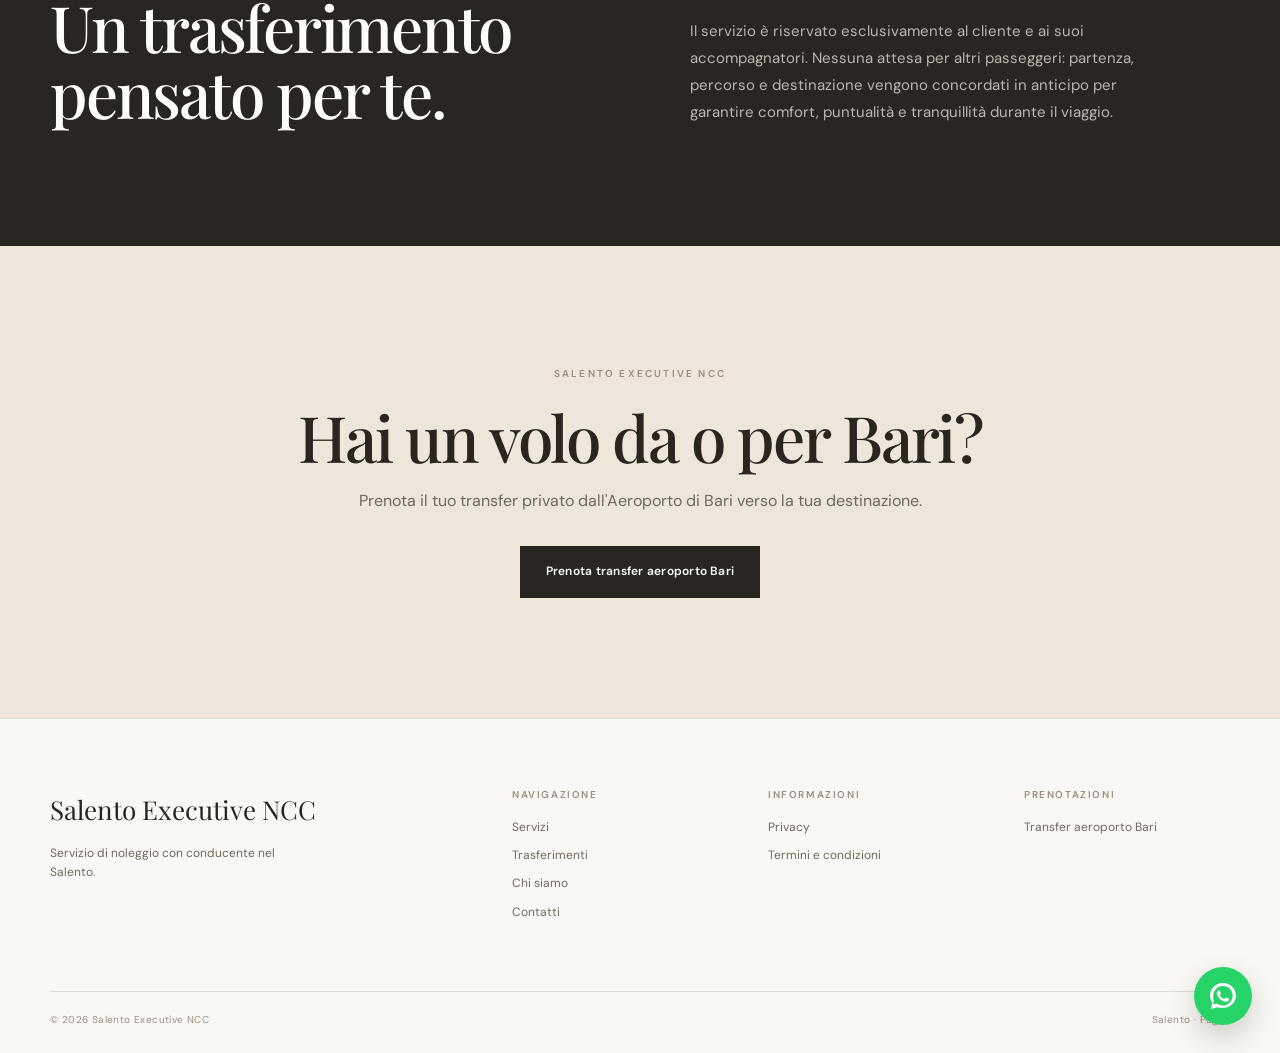
==== commit b1a0bbe6: "Update index.html" ====
--- a/aeroporto-bari/index.html
+++ b/aeroporto-bari/index.html
@@ -900,7 +900,7 @@
 
 <a 
 href="https://wa.me/393200404903"
-class="whatsapp-fixed"
+class="whatsapp-fixed no-transition"
 target="_blank"
 rel="noopener"
 aria-label="Contattaci su WhatsApp"
--- a/css/style.css
+++ b/css/style.css
@@ -1023,65 +1023,77 @@
 }
 
 
-    /* MOBILE MENU */
-
-    .menu-button {
-
-        display: block;
-    }
-
-
-    .navigation {
-
-        position: absolute;
-
-        top:
-            calc(100% + 8px);
-
-        left: 16px;
-        right: 16px;
-
-        display: none;
-
-        flex-direction: column;
-
-        align-items: stretch;
-
-        gap: 0;
-
-        padding: 10px;
-
-        background:
-            var(--background);
-
-        border:
-            1px solid var(--border);
-
-        box-shadow:
-            0 18px 40px
-            rgba(41, 38, 33, 0.08);
-    }
-
-
-    .navigation.is-open {
-
-        display: flex;
-    }
-
-
-    .navigation a {
-
-        padding: 14px;
-    }
-
-
-    .navigation .nav-button {
-
-        margin-top: 4px;
-
-        text-align: center;
-    }
-
+/* MOBILE MENU */
+
+.menu-button {
+
+    display: block;
+}
+
+
+.navigation {
+
+    position: absolute;
+
+    top: calc(100% + 8px);
+
+    left: 16px;
+    right: 16px;
+
+    display: none;
+
+    flex-direction: column;
+
+    align-items: stretch;
+
+    gap: 10px;
+
+    padding: 24px 20px;
+
+    background: var(--background);
+
+    border: 1px solid var(--border);
+
+    box-shadow:
+        0 18px 40px
+        rgba(41, 38, 33, 0.08);
+}
+
+
+.navigation.is-open {
+
+    display: flex;
+}
+
+
+.navigation a {
+
+    padding: 12px 10px;
+
+    line-height: 1.5;
+}
+.dropdown {
+    width: 100%;
+}
+
+
+.dropdown-toggle {
+    display: block;
+    padding: 12px 10px;
+}
+
+
+.navigation > a,
+.dropdown {
+    margin-bottom: 18px;
+}
+
+.navigation .nav-button {
+
+    margin-top: 0;
+
+    text-align: center;
+}
 
     /* HERO */
 
@@ -2052,3 +2064,84 @@
 }
 
 
+/* ========================================
+   PREMIUM PAGE TRANSITION
+======================================== */
+
+body {
+
+    opacity: 0;
+
+    animation:
+        pageReveal 0.7s cubic-bezier(0.22, 1, 0.36, 1)
+        forwards;
+
+}
+
+
+@keyframes pageReveal {
+
+    from {
+
+        opacity: 0;
+
+        transform:
+            translateY(25px);
+
+        filter:
+            blur(4px);
+
+    }
+
+
+    to {
+
+        opacity: 1;
+
+        transform:
+            translateY(0);
+
+        filter:
+            blur(0);
+
+    }
+
+}
+
+body.page-exit {
+
+    animation:
+        pageExit 0.45s cubic-bezier(0.55, 0, 1, 0.45)
+        forwards;
+
+}
+
+
+@keyframes pageExit {
+
+    from {
+
+        opacity: 1;
+
+        transform:
+            translateY(0);
+
+        filter:
+            blur(0);
+
+    }
+
+
+    to {
+
+        opacity: 0;
+
+        transform:
+            translateY(-20px);
+
+        filter:
+            blur(4px);
+
+    }
+
+}
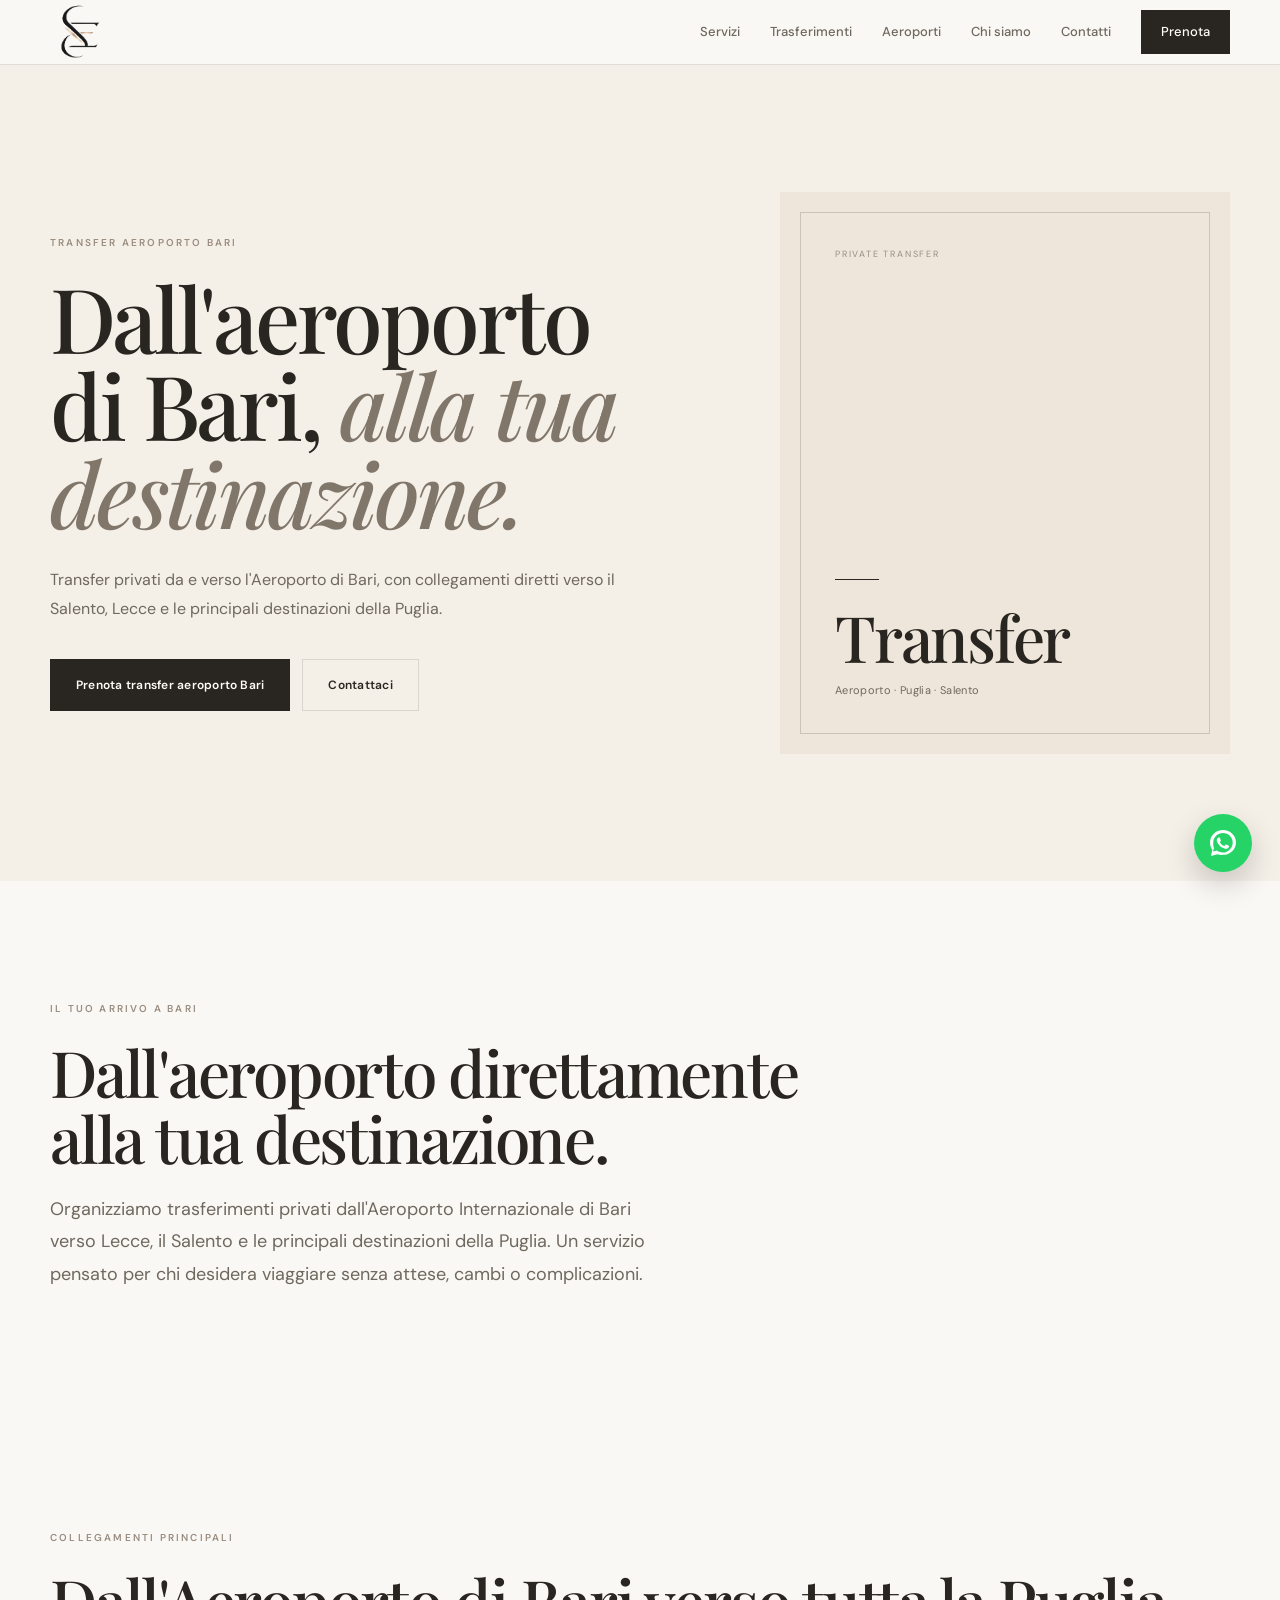
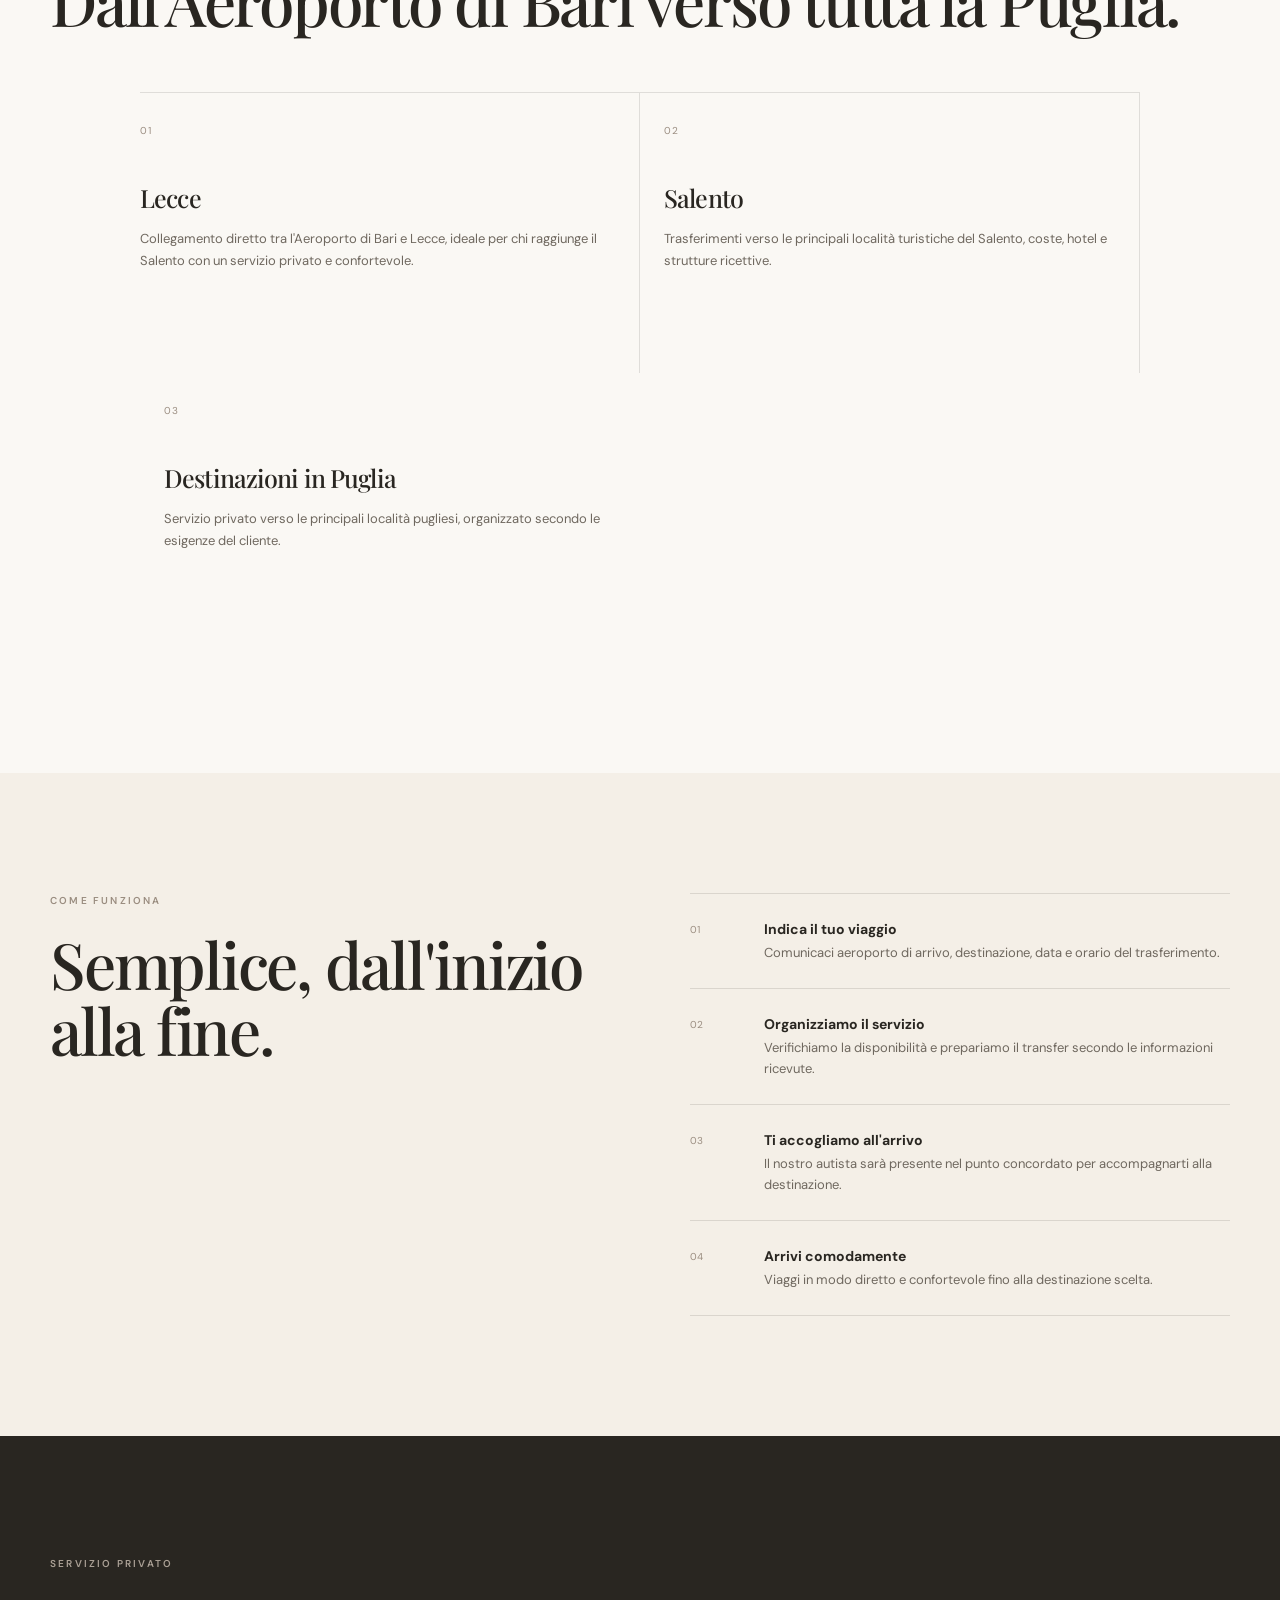
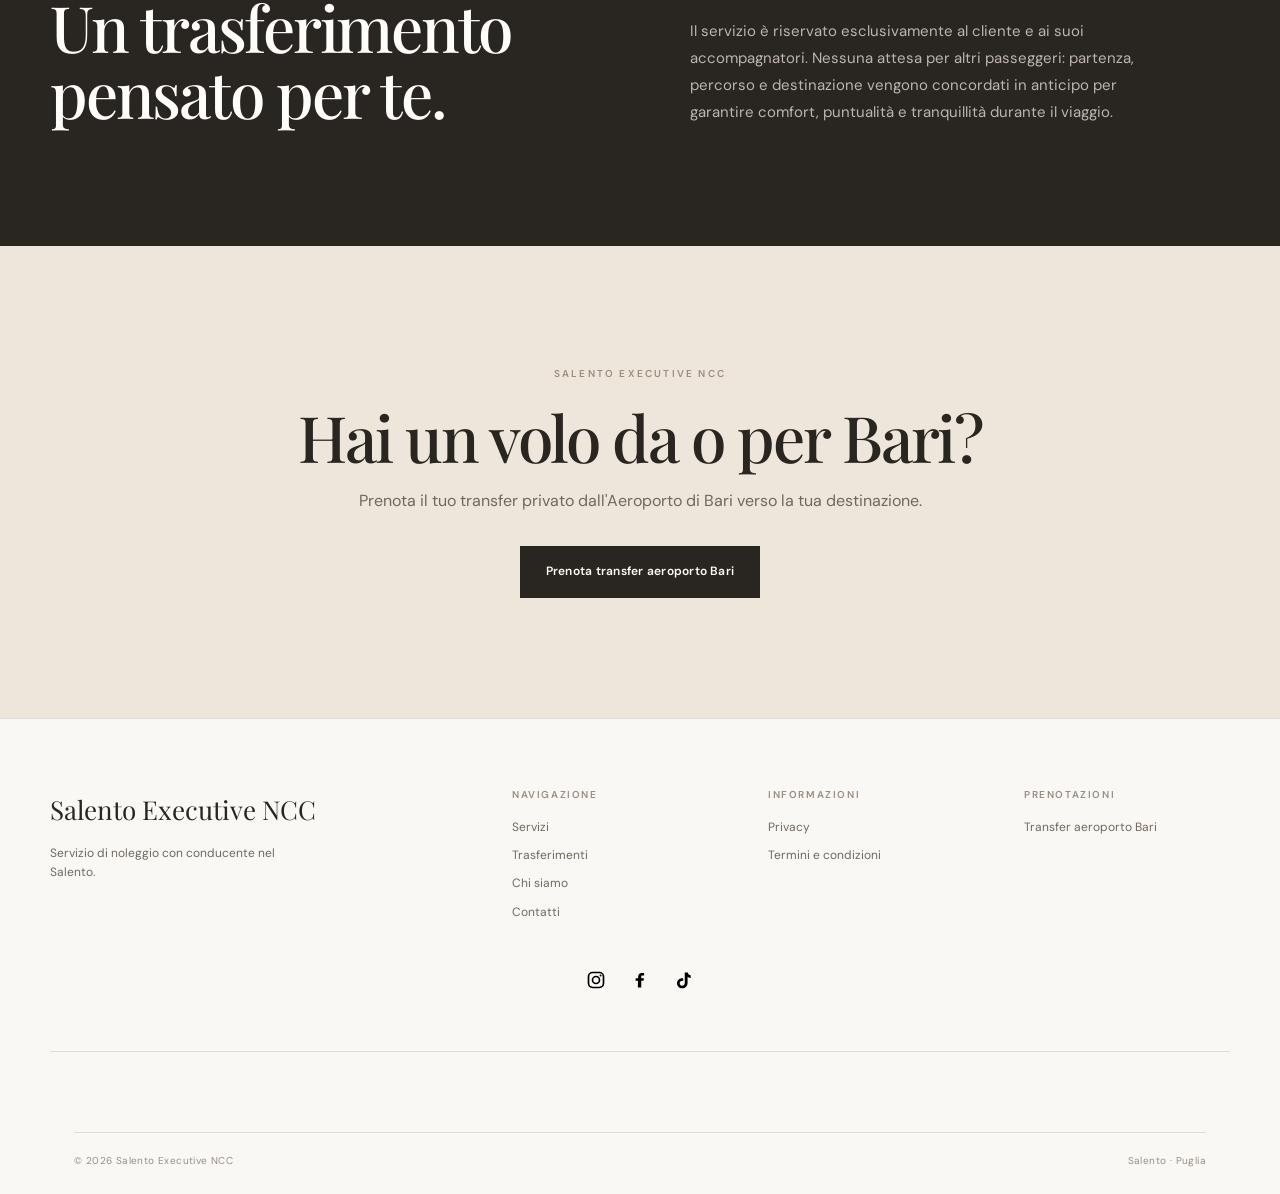
==== commit f97a07a0: "Update index.html" ====
--- a/aeroporto-bari/index.html
+++ b/aeroporto-bari/index.html
@@ -862,7 +862,30 @@
 </div>
 
 
-
+</div>
+
+
+</div>
+
+
+<div class="footer-social">
+
+    <a href="#" target="_blank" rel="noopener" aria-label="Instagram">
+        <img src="../instagram.svg" alt="Instagram">
+    </a>
+
+    <a href="#" target="_blank" rel="noopener" aria-label="Facebook">
+        <img src="../facebook.svg" alt="Facebook">
+    </a>
+
+    <a href="#" target="_blank" rel="noopener" aria-label="TikTok">
+        <img src="../tiktok.svg" alt="TikTok">
+    </a>
+
+</div>
+
+
+<div class="container footer-bottom">
 
 
 
--- a/css/style.css
+++ b/css/style.css
@@ -1905,7 +1905,7 @@
     right: 28px;
     bottom: 28px;
 
-    z-index: 999;
+    z-index: 9999;
 
     width: 58px;
     height: 58px;
@@ -2073,8 +2073,7 @@
     opacity: 0;
 
     animation:
-        pageReveal 0.7s cubic-bezier(0.22, 1, 0.36, 1)
-        forwards;
+        pageReveal 0.5s ease forwards;
 
 }
 
@@ -2085,12 +2084,6 @@
 
         opacity: 0;
 
-        transform:
-            translateY(25px);
-
-        filter:
-            blur(4px);
-
     }
 
 
@@ -2098,21 +2091,15 @@
 
         opacity: 1;
 
-        transform:
-            translateY(0);
-
-        filter:
-            blur(0);
-
-    }
-
-}
+    }
+
+}
+
 
 body.page-exit {
 
     animation:
-        pageExit 0.45s cubic-bezier(0.55, 0, 1, 0.45)
-        forwards;
+        pageExit 0.35s ease forwards;
 
 }
 
@@ -2123,12 +2110,6 @@
 
         opacity: 1;
 
-        transform:
-            translateY(0);
-
-        filter:
-            blur(0);
-
     }
 
 
@@ -2136,12 +2117,66 @@
 
         opacity: 0;
 
-        transform:
-            translateY(-20px);
-
-        filter:
-            blur(4px);
-
-    }
-
-}
+    }
+
+}
+
+.whatsapp-fixed {
+
+    display: flex !important;
+
+    position: fixed !important;
+
+    opacity: 1 !important;
+
+    visibility: visible !important;
+
+    z-index: 99999 !important;
+
+    animation: none !important;
+
+}
+
+.legal-divider {
+    width: 60px;
+    height: 2px;
+    background: #222;
+    margin: 24px 0;
+}
+
+/* ========================================
+   SOCIAL FOOTER
+======================================== */
+
+.footer-social {
+    display: flex;
+    justify-content: center;
+    align-items: center;
+    gap: 22px;
+    margin: 38px 0 38px;
+}
+
+.footer-social a {
+    display: flex;
+    align-items: center;
+    justify-content: center;
+    width: 22px;
+    height: 22px;
+    color: #222;
+    text-decoration: none;
+    transition:
+        opacity 0.25s ease,
+        transform 0.25s ease;
+}
+
+.footer-social img {
+    display: block;
+    width: 20px;
+    height: 20px;
+    object-fit: contain;
+}
+
+.footer-social a:hover {
+    opacity: 0.55;
+    transform: translateY(-2px);
+}
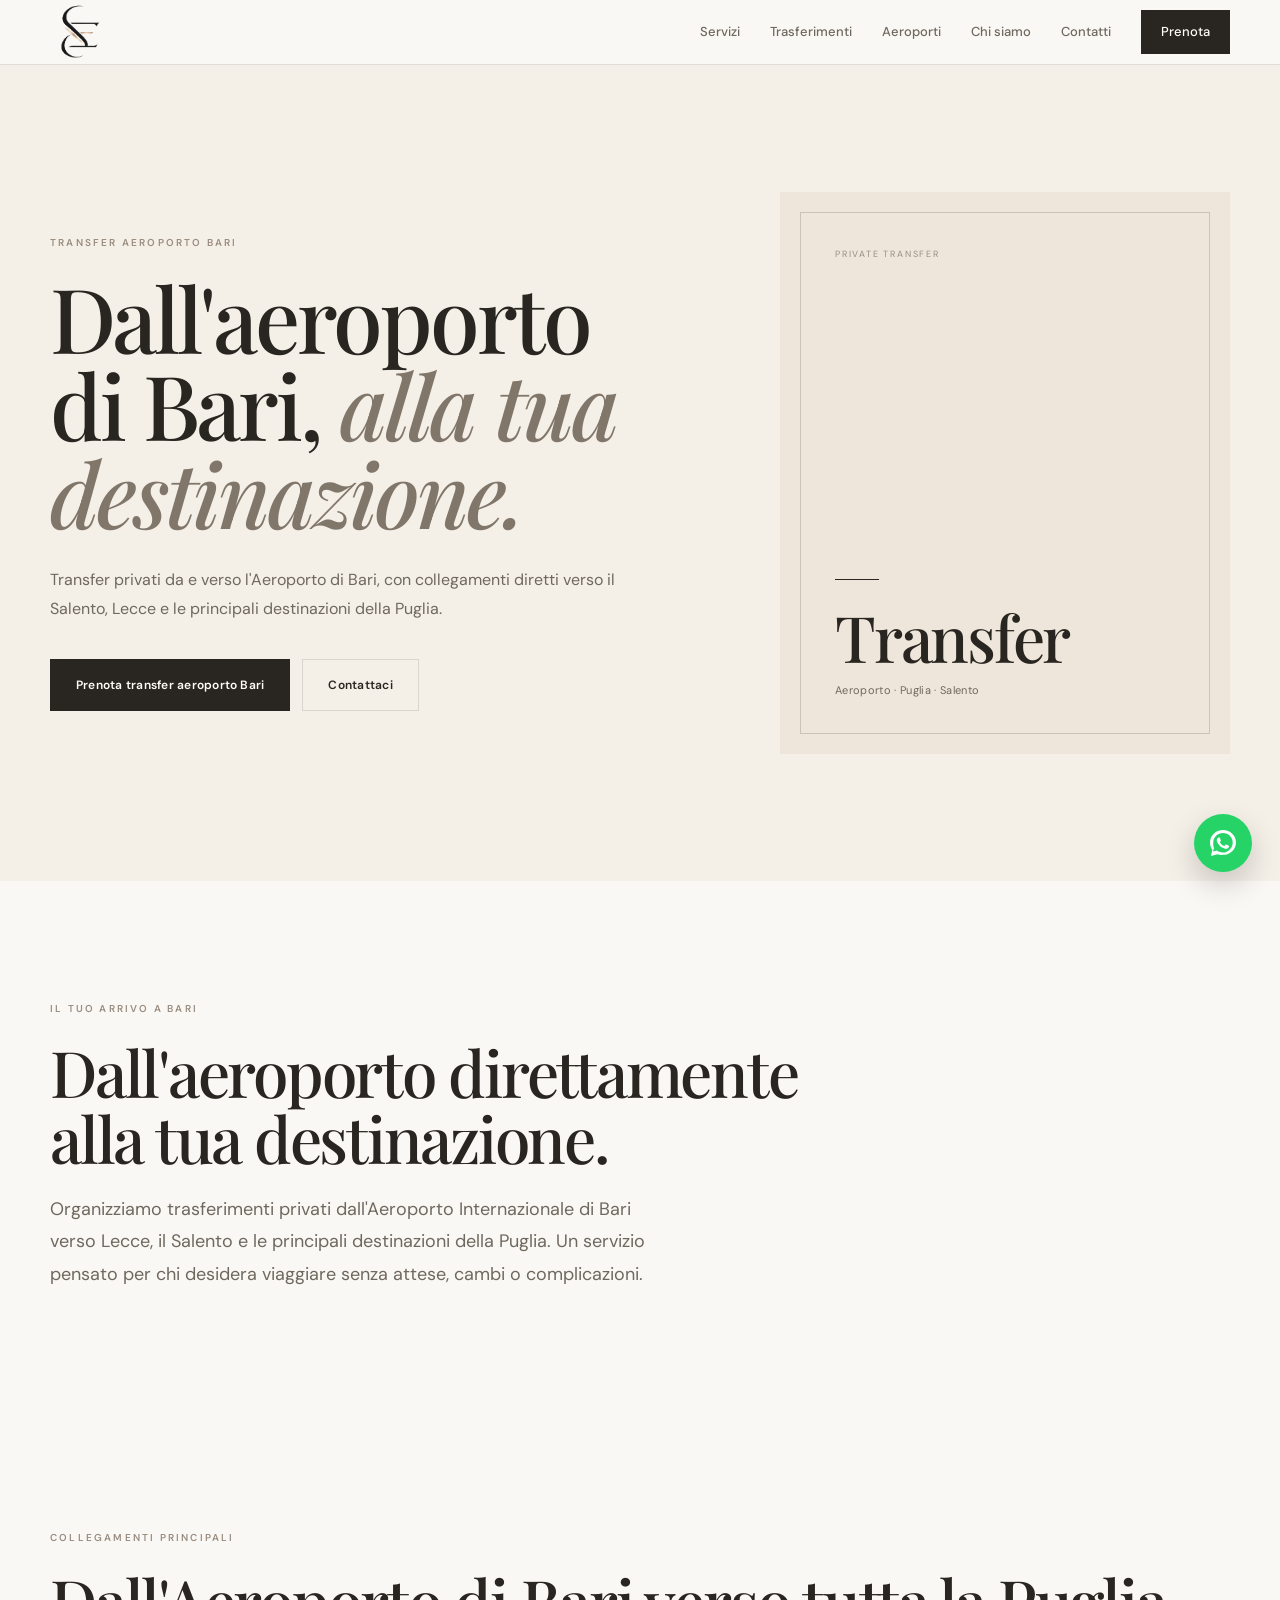
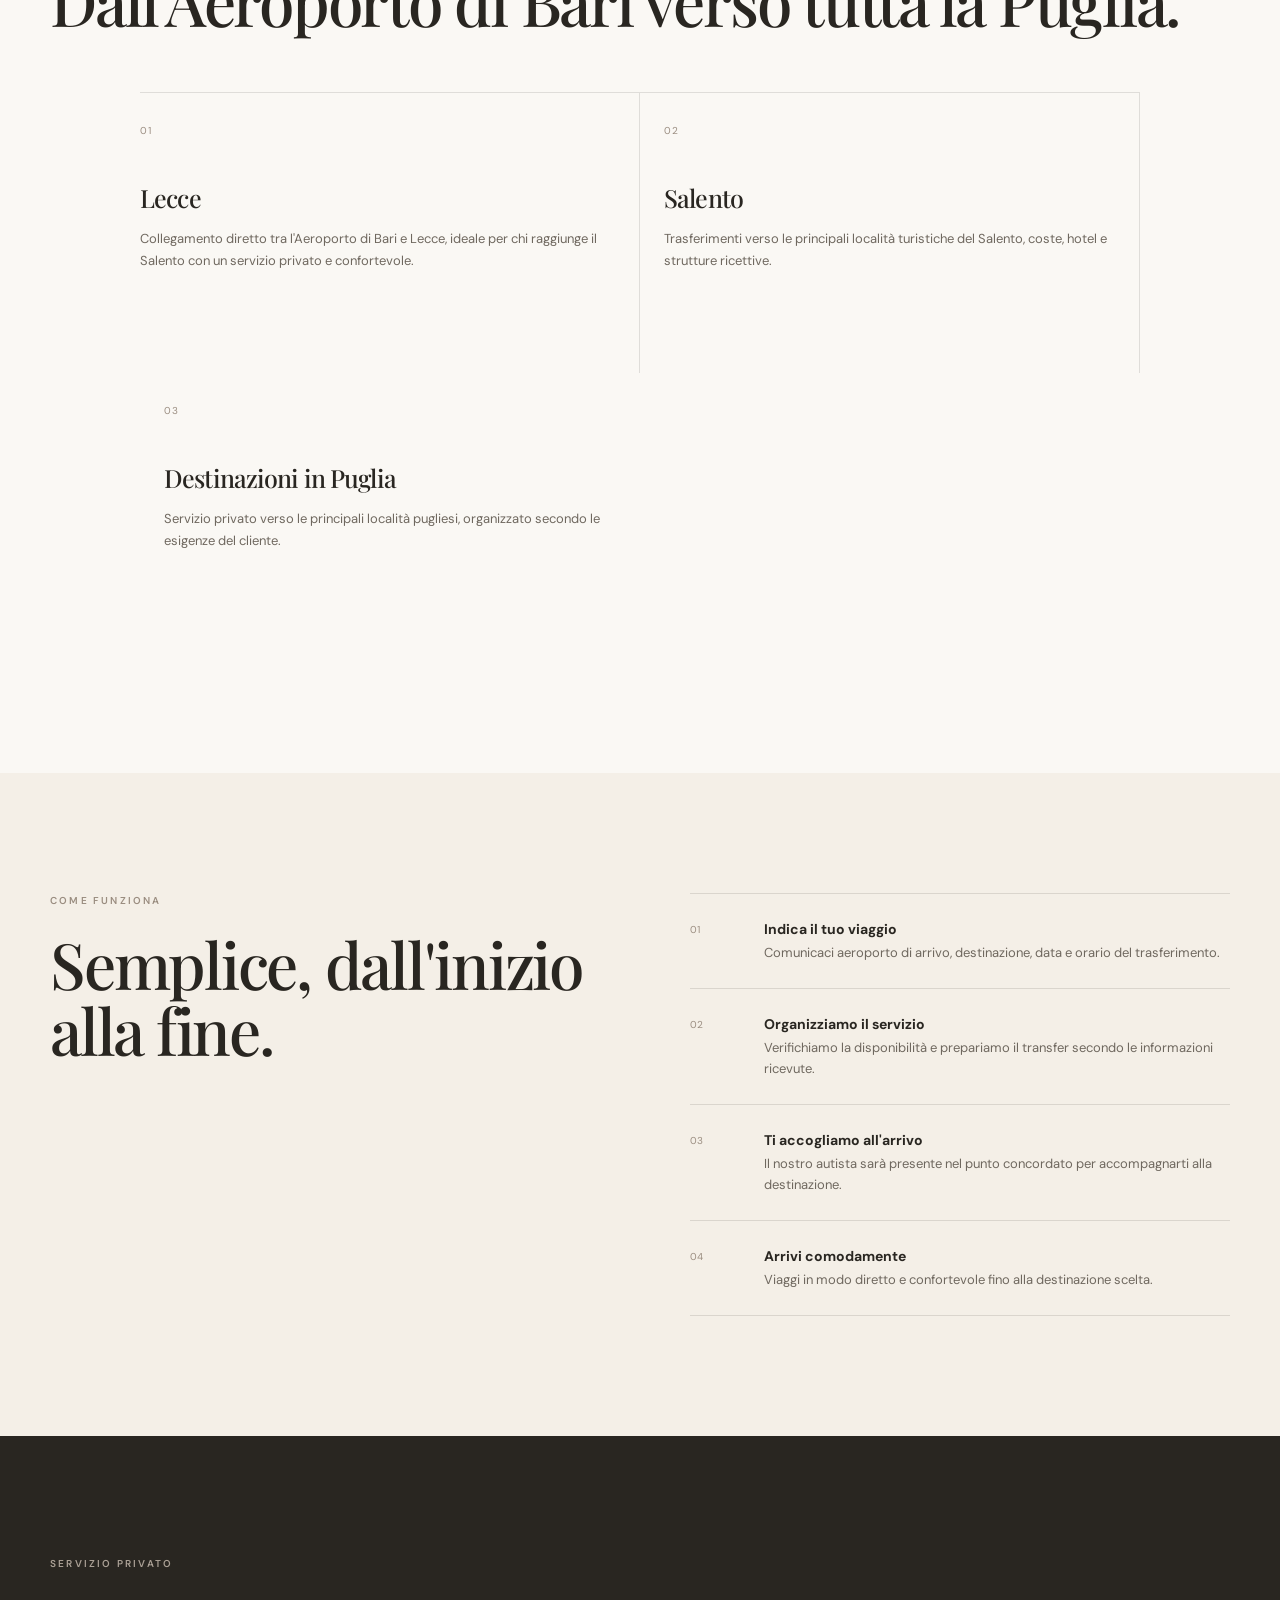
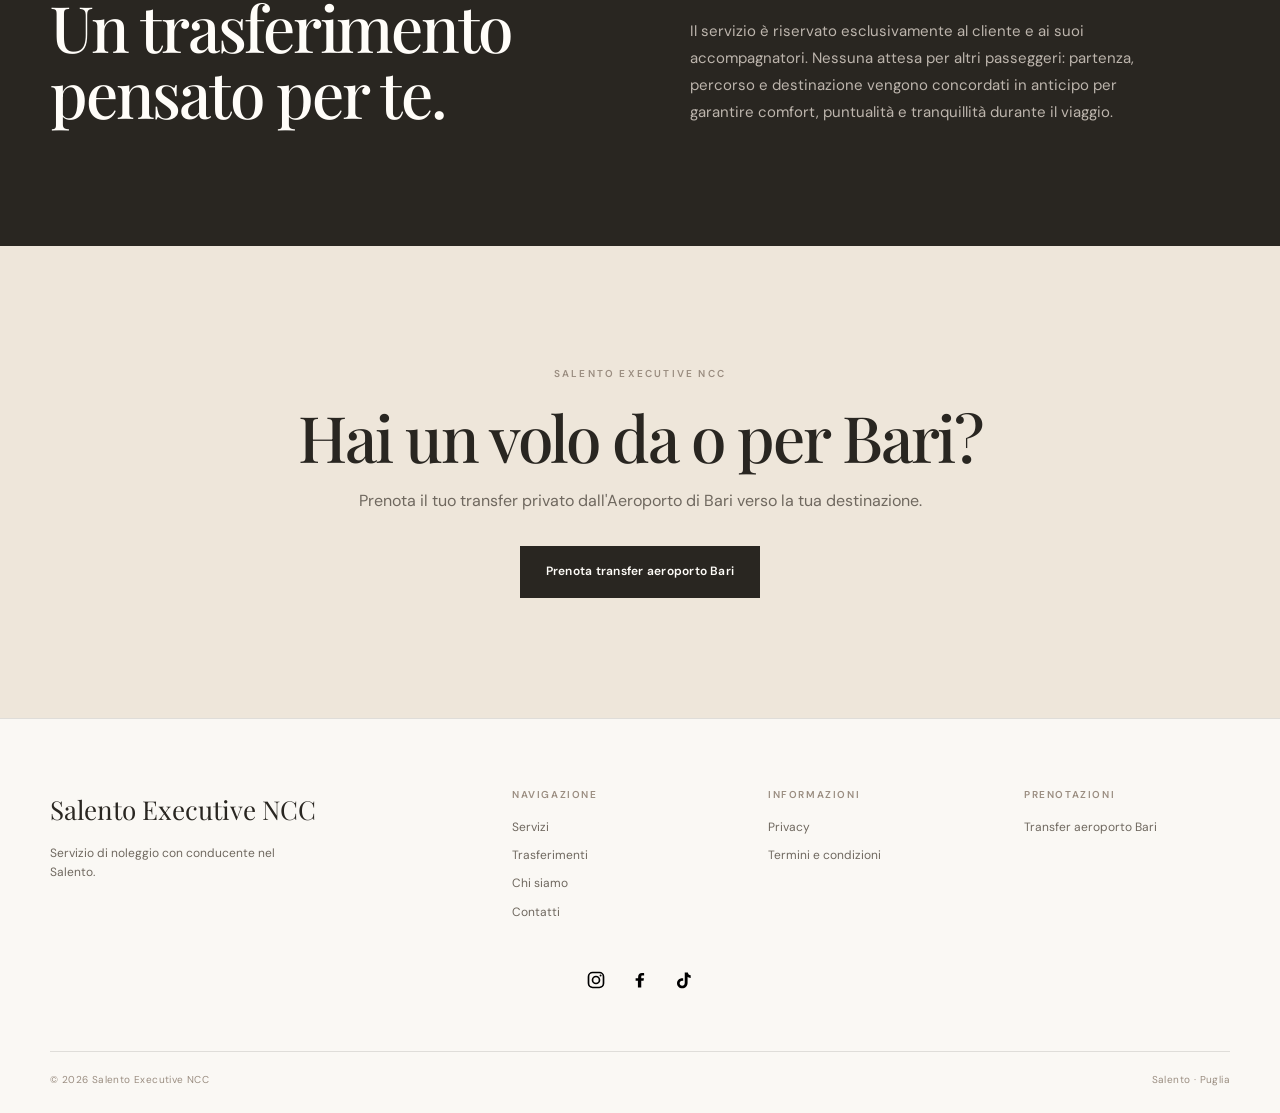
==== commit 5707a473: "Update index.html" ====
--- a/aeroporto-bari/index.html
+++ b/aeroporto-bari/index.html
@@ -889,7 +889,7 @@
 
 
 
-<div class="container footer-bottom">
+
 
 
 
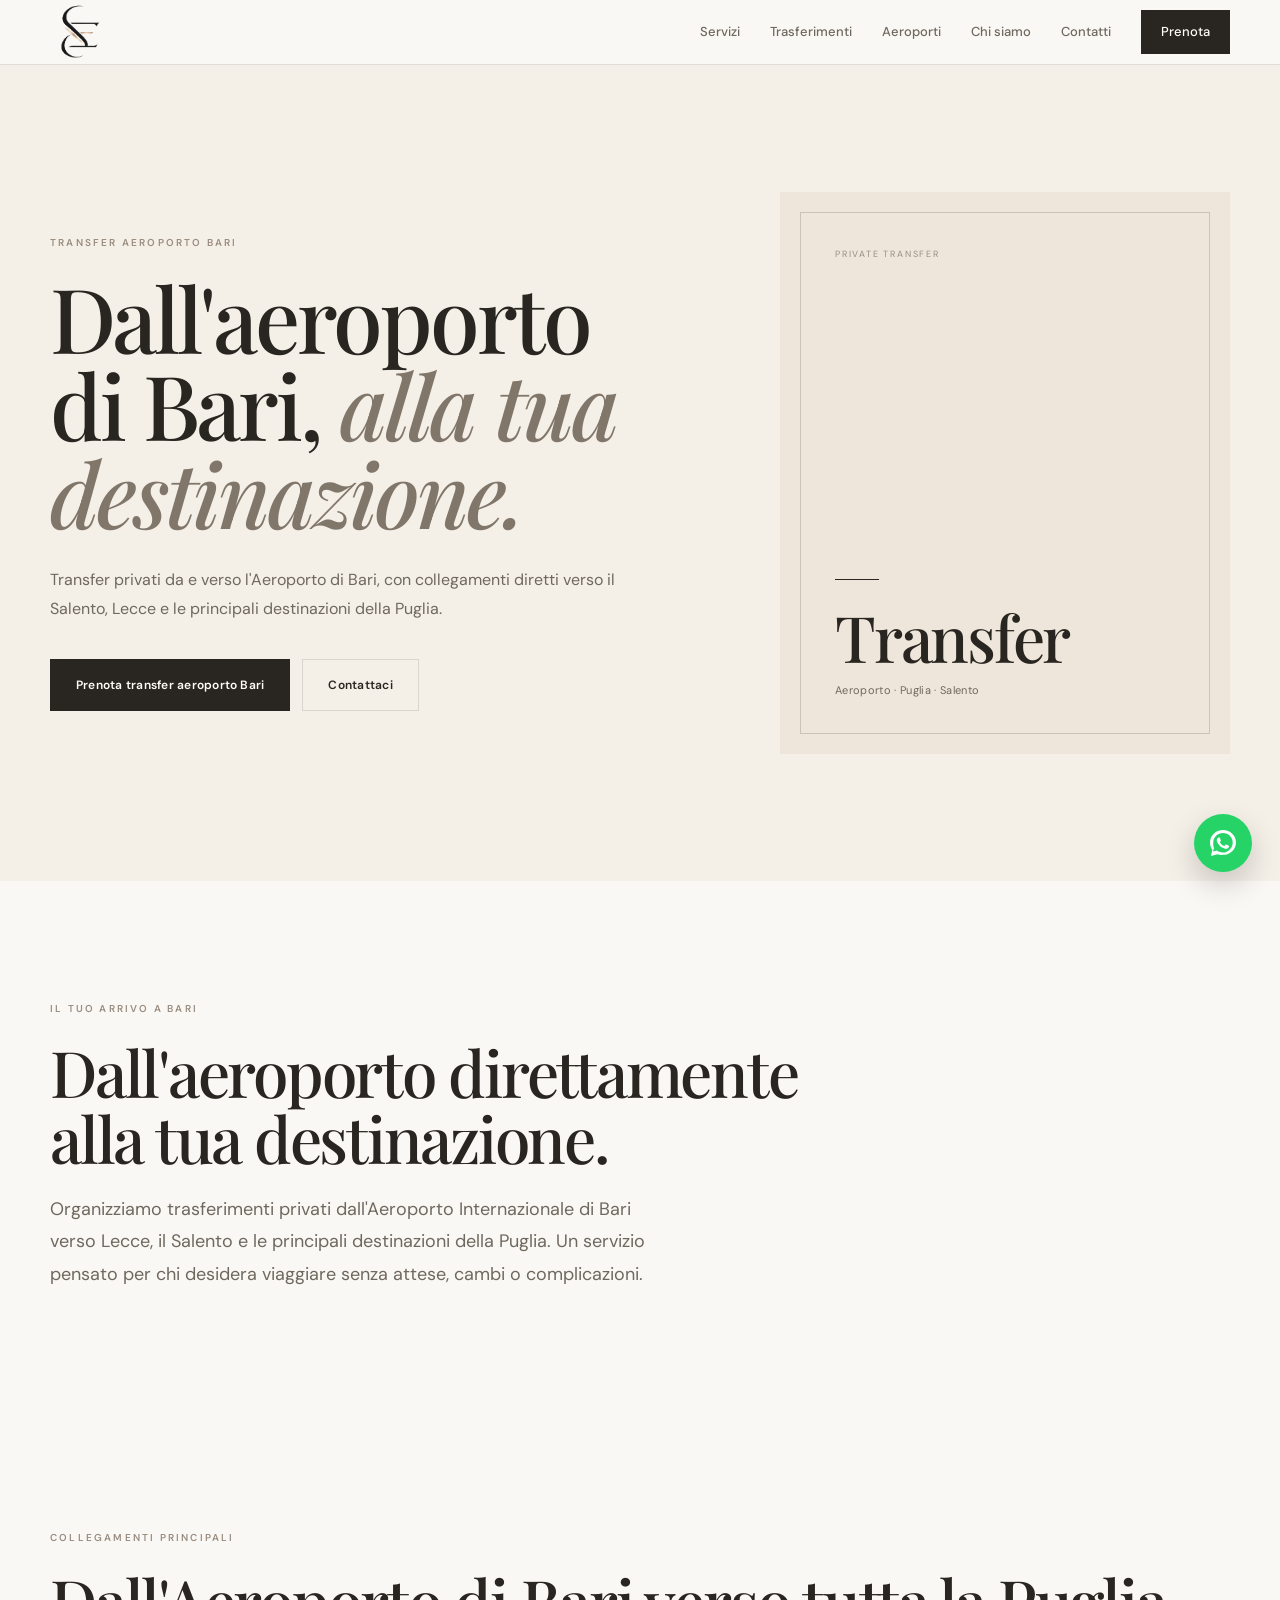
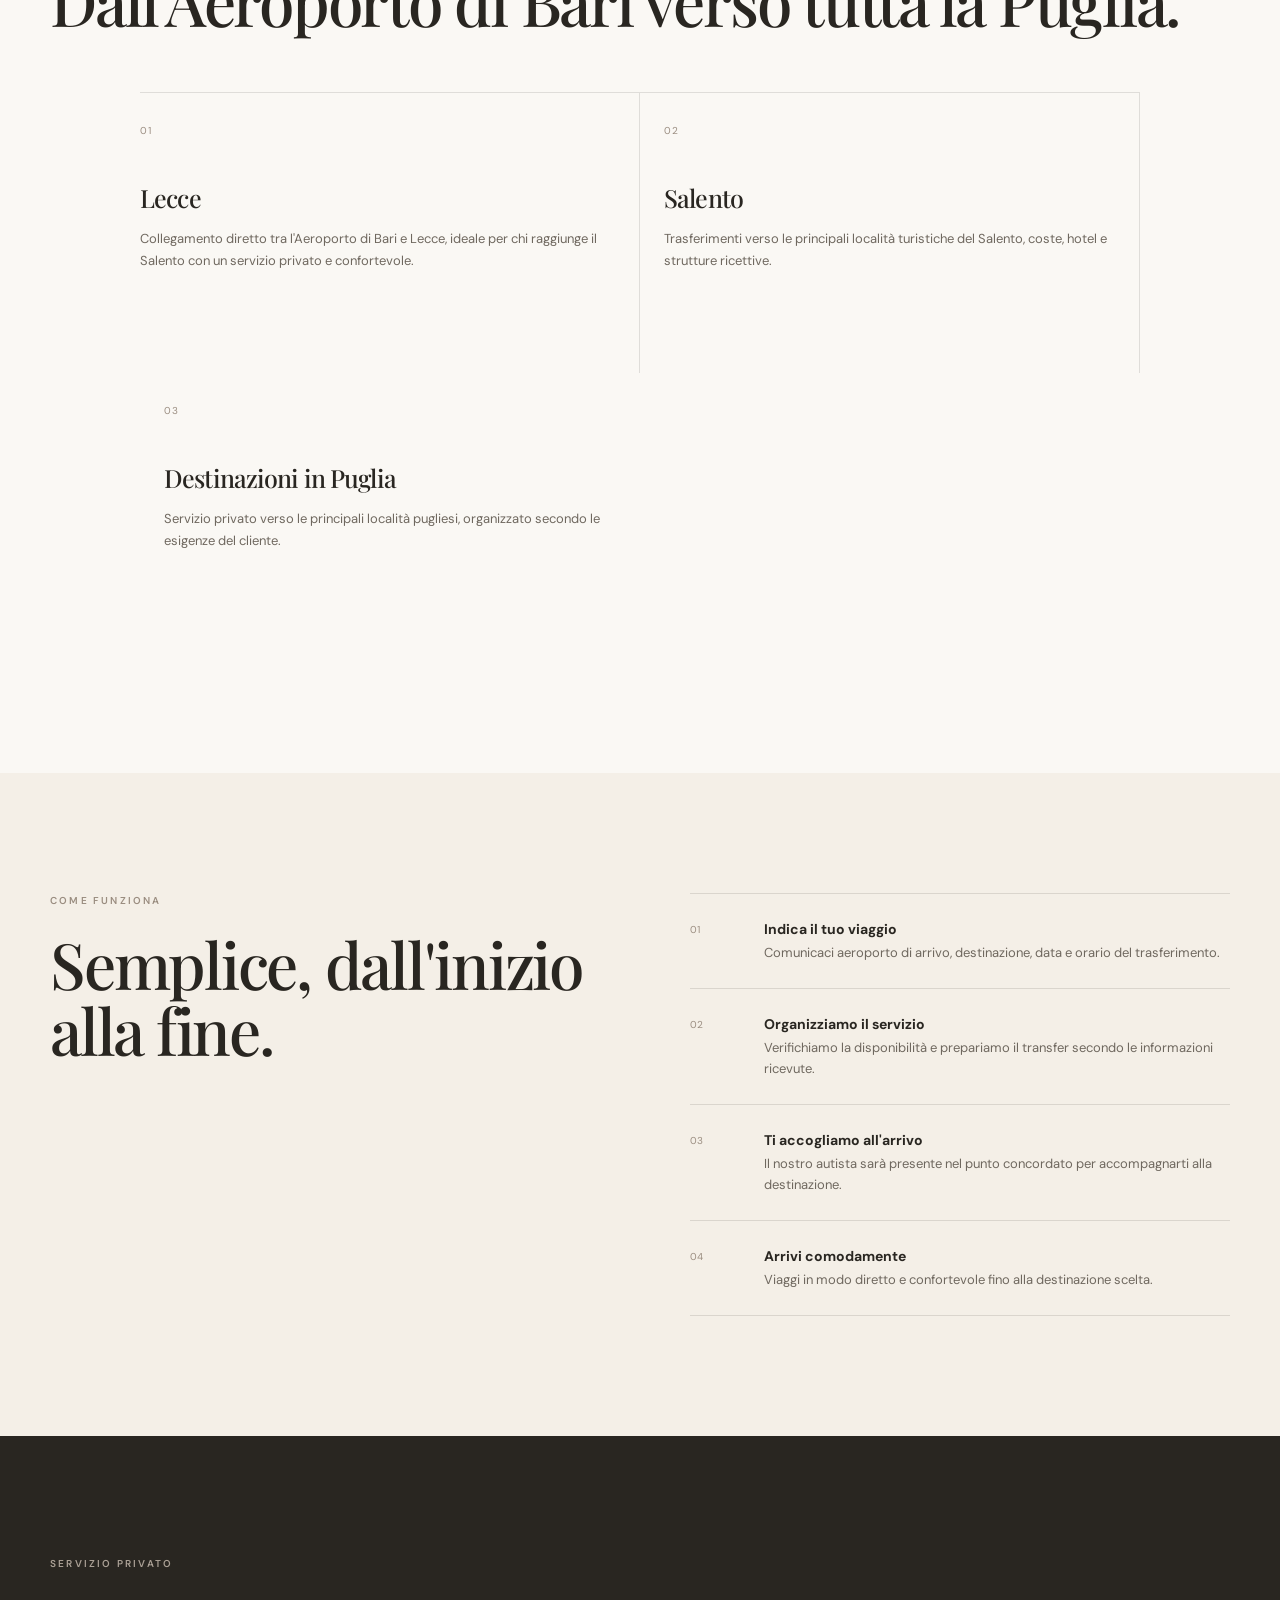
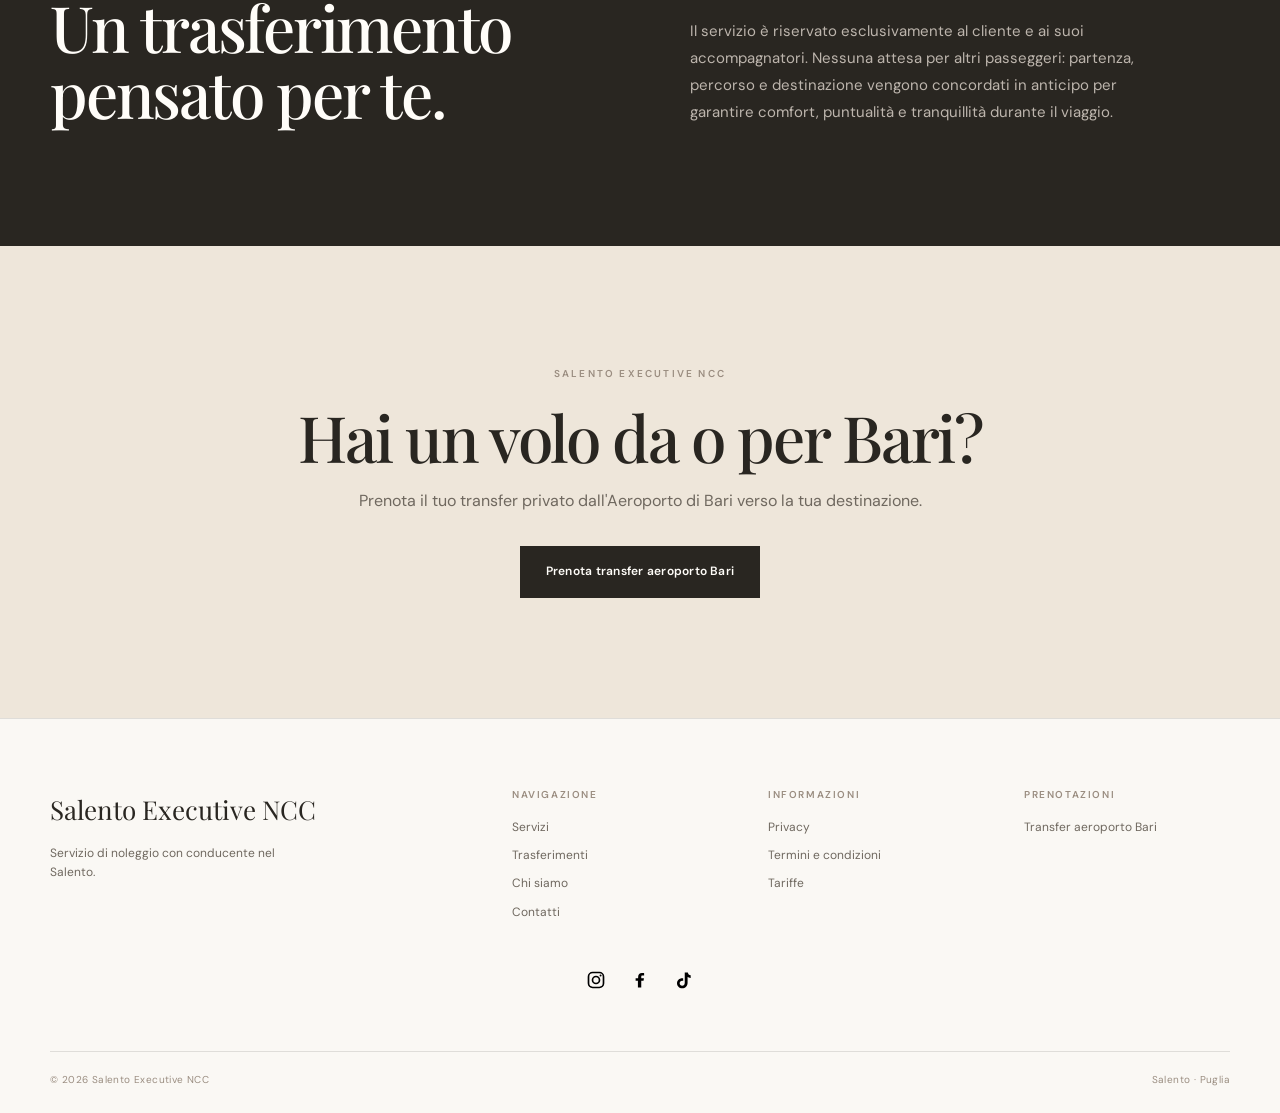
==== commit ccf1502c: "Update index.html" ====
--- a/aeroporto-bari/index.html
+++ b/aeroporto-bari/index.html
@@ -813,24 +813,21 @@
 
 <div class="footer-column">
 
-
-<h3>
-Informazioni
-</h3>
-
-
-
-<a href="../privacy/">
-Privacy
-</a>
-
-
-
-<a href="../termini/">
-Termini e condizioni
-</a>
-
-
+    <h3>
+        Informazioni
+    </h3>
+
+    <a href="../privacy/">
+        Privacy
+    </a>
+
+    <a href="../termini/">
+        Termini e condizioni
+    </a>
+
+    <a href="../tariffe/">
+        Tariffe
+    </a>
 
 </div>
 
